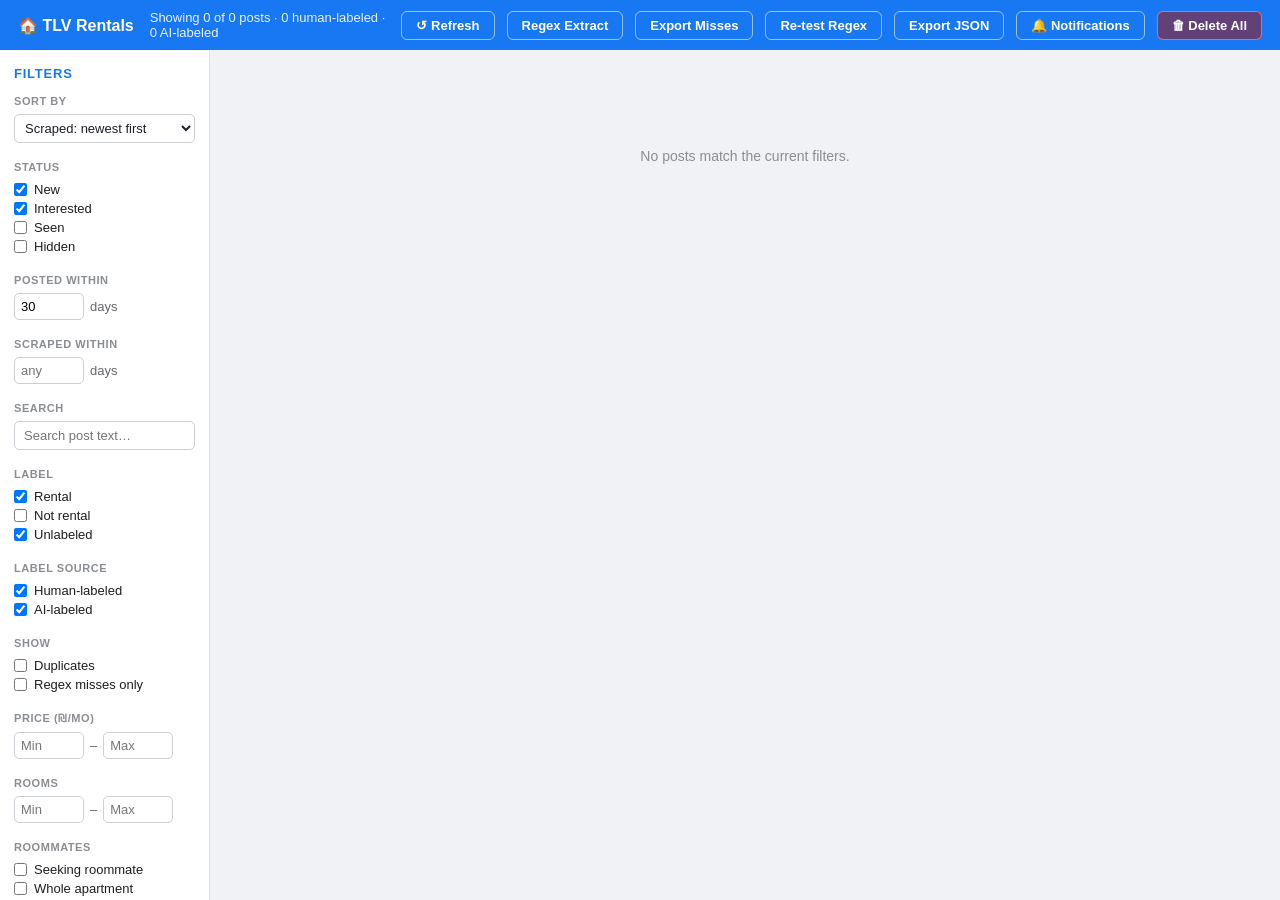
==== dashboard/dashboard.html @ 0509c0bc "release: v2.0.0 — Telegram notifications + phone-side bot control Opt-in push alerts through a user-" ====
<!DOCTYPE html>
<html lang="en">
<head>
  <meta charset="UTF-8">
  <title>TLV Rentals Dashboard</title>
  <link rel="stylesheet" href="dashboard.css">
</head>
<body>

  <!-- Top bar -->
  <header class="topbar">
    <span class="logo">🏠 TLV Rentals</span>
    <span id="result-count">Loading…</span>
    <button id="refresh-btn">↺ Refresh</button>
    <button id="regex-extract-btn" title="Run regex-based classification + tag extraction on every post that has not been manually corrected. Instant — no API calls. Skips posts already processed by the regex.">Regex Extract</button>
    <button id="export-misses-btn" title="Export flagged regex misses as a ready-to-paste training prompt for Claude">Export Misses</button>
    <button id="retest-regex-btn" title="Re-run the current regex on all posts and preview what would change before committing">Re-test Regex</button>
    <button id="export-btn">Export JSON</button>
    <button id="notify-settings-btn" title="Telegram notification settings — get an alert on your phone when a new post matches your preferences">🔔 Notifications</button>
    <button id="delete-all-btn" class="btn-danger" title="Permanently delete all scraped posts so they can be re-scraped fresh on the next run">🗑 Delete All</button>
  </header>

  <div class="layout">

    <!-- ── Sidebar ── -->
    <aside class="sidebar">
      <h2>Filters</h2>

      <div class="filter-group">
        <h3>Sort by</h3>
        <select id="sort-by">
          <option value="newest-scraped">Scraped: newest first</option>
          <option value="oldest-scraped">Scraped: oldest first</option>
          <option value="newest-posted">Posted: newest first</option>
          <option value="oldest-posted">Posted: oldest first</option>
          <option value="price-asc">Price ↑</option>
          <option value="price-desc">Price ↓</option>
          <option value="rooms-asc">Rooms ↑</option>
          <option value="rooms-desc">Rooms ↓</option>
        </select>
      </div>

      <div class="filter-group">
        <h3>Status</h3>
        <label><input type="checkbox" name="status" value="new" checked> New</label>
        <label><input type="checkbox" name="status" value="interested" checked> Interested</label>
        <label><input type="checkbox" name="status" value="seen"> Seen</label>
        <label><input type="checkbox" name="status" value="hidden"> Hidden</label>
      </div>

      <div class="filter-group">
        <h3>Posted within</h3>
        <div class="field-row">
          <input type="number" id="posted-days-filter" value="30" min="1" max="365" title="Filter by when the post appeared on Facebook. Leave blank for no filter.">
          <span>days</span>
        </div>
      </div>

      <div class="filter-group">
        <h3>Scraped within</h3>
        <div class="field-row">
          <input type="number" id="scraped-days-filter" value="" min="1" max="365" placeholder="any" title="Filter by when this scraper saved the post. Leave blank for no filter.">
          <span>days</span>
        </div>
      </div>

      <div class="filter-group">
        <h3>Search</h3>
        <input type="search" id="text-search" placeholder="Search post text…">
      </div>

      <div class="filter-group">
        <h3>Label</h3>
        <label><input type="checkbox" name="label" value="rental"     checked> Rental</label>
        <label><input type="checkbox" name="label" value="not_rental"        > Not rental</label>
        <label><input type="checkbox" name="label" value="unlabeled"  checked> Unlabeled</label>
      </div>

      <div class="filter-group">
        <h3>Label source</h3>
        <label><input type="checkbox" name="label-source" value="human" checked> Human-labeled</label>
        <label><input type="checkbox" name="label-source" value="ai"    checked> AI-labeled</label>
      </div>

      <div class="filter-group">
        <h3>Show</h3>
        <label class="toggle-label">
          <input type="checkbox" id="show-dupes"> Duplicates
        </label>
        <label class="toggle-label">
          <input type="checkbox" id="show-only-misses"> Regex misses only
        </label>
      </div>

      <div class="filter-group">
        <h3>Price (₪/mo)</h3>
        <div class="field-row">
          <input type="number" id="price-min" placeholder="Min" min="0" step="100">
          <span>–</span>
          <input type="number" id="price-max" placeholder="Max" min="0" step="100">
        </div>
      </div>

      <div class="filter-group">
        <h3>Rooms</h3>
        <div class="field-row">
          <input type="number" id="rooms-min" placeholder="Min" min="0" step="0.5">
          <span>–</span>
          <input type="number" id="rooms-max" placeholder="Max" min="0" step="0.5">
        </div>
      </div>

      <div class="filter-group">
        <h3>Roommates</h3>
        <label><input type="checkbox" name="roommates-filter" value="yes"> Seeking roommate</label>
        <label><input type="checkbox" name="roommates-filter" value="no"> Whole apartment</label>
        <label><input type="checkbox" name="roommates-filter" value="unknown"> Unknown</label>
      </div>

      <div class="filter-group">
        <h3>Broker fee</h3>
        <label><input type="checkbox" name="broker-filter" value="yes"> Has broker fee</label>
        <label><input type="checkbox" name="broker-filter" value="no"> No broker fee</label>
        <label><input type="checkbox" name="broker-filter" value="unknown"> Unknown</label>
      </div>

      <div class="filter-group">
        <h3>Entry date</h3>
        <div class="date-range-row">
          <input type="date" id="entry-date-from" title="From date">
          <span>–</span>
          <input type="date" id="entry-date-to" title="To date">
        </div>
        <label><input type="checkbox" id="entry-date-unknown" checked> Include unknown</label>
        <label><input type="checkbox" id="entry-date-immediate" checked> Include immediate</label>
      </div>

      <button id="reset-filters-btn">Reset Filters</button>
    </aside>

    <!-- ── Main card area ── -->
    <main class="main">
      <div id="card-grid">
        <!-- Cards injected by dashboard.js -->
      </div>
      <div id="empty-state" class="hidden">
        No posts match the current filters.
      </div>
    </main>

  </div>

  <!-- ── Telegram notifications settings modal (opened from the topbar) ── -->
  <div id="notify-overlay" class="notify-overlay hidden">
    <div class="notify-modal">
      <h2>🔔 Telegram Notifications</h2>
      <p class="notify-note">
        When a scrape saves a <strong>new</strong> rental post matching these preferences,
        you get a Telegram message. Blank fields mean no constraint. A post whose
        price/rooms could not be extracted is never excluded by that rule (nulls pass).
      </p>

      <label class="notify-toggle">
        <input type="checkbox" id="notify-enabled"> Enable notifications
      </label>

      <div class="notify-section">
        <h3>Credentials</h3>
        <div class="notify-field">
          <label for="notify-token">Bot token (from @BotFather)</label>
          <input type="password" id="notify-token" placeholder="123456789:AAH…" autocomplete="off">
        </div>
        <div class="notify-field">
          <label for="notify-chat-id">Chat ID</label>
          <div class="field-row">
            <input type="text" id="notify-chat-id" placeholder="e.g. 123456789">
            <button id="notify-detect-btn" title="Send your bot any message in Telegram first, then click — this reads the bot's recent updates and fills in your chat ID.">Detect</button>
          </div>
        </div>
        <button id="notify-test-btn" title="Sends a test message through the token + chat ID entered above (does not need to be saved first)">Send test message</button>
      </div>

      <div class="notify-section">
        <h3>Match preferences</h3>
        <div class="notify-field">
          <label for="notify-max-price">Max price (₪/mo)</label>
          <input type="number" id="notify-max-price" min="0" step="100" placeholder="no limit">
        </div>
        <div class="notify-field">
          <label for="notify-min-rooms">Rooms</label>
          <div class="field-row">
            <input type="number" id="notify-min-rooms" min="0" step="0.5" placeholder="min">
            <span>–</span>
            <input type="number" id="notify-max-rooms" min="0" step="0.5" placeholder="max">
          </div>
        </div>
        <div class="notify-field">
          <label for="notify-roommates">Roommates</label>
          <select id="notify-roommates">
            <option value="either">Either</option>
            <option value="no">Whole apartment only</option>
            <option value="yes">Roommate listings only</option>
          </select>
        </div>
        <div class="notify-field">
          <label for="notify-broker">Broker fee</label>
          <select id="notify-broker">
            <option value="either">Either</option>
            <option value="no">No broker fee only</option>
            <option value="yes">Broker listings only</option>
          </select>
        </div>
        <div class="notify-field">
          <label for="notify-include">Must contain one of (comma-separated)</label>
          <input type="text" id="notify-include" placeholder="e.g. פלורנטין, florentin">
        </div>
        <div class="notify-field">
          <label for="notify-exclude">Skip if it contains (comma-separated)</label>
          <input type="text" id="notify-exclude" placeholder="e.g. סאבלט, sublet">
        </div>
      </div>

      <div id="notify-status" class="notify-status"></div>

      <div class="notify-actions">
        <button id="notify-save-btn" class="btn-notify-save">Save</button>
        <button id="notify-close-btn" class="btn-notify-cancel">Close</button>
      </div>
    </div>
  </div>

  <script type="module" src="dashboard.js"></script>
</body>
</html>
---- dashboard/dashboard.css ----
/* dashboard/dashboard.css */
*, *::before, *::after { box-sizing: border-box; margin: 0; padding: 0; }

html, body {
  height: 100%;
  font-family: -apple-system, BlinkMacSystemFont, 'Segoe UI', sans-serif;
  font-size: 14px;
  color: #1c1e21;
  background: #f0f2f5;
}

body {
  display: flex;
  flex-direction: column;
}

/* ── Top bar ──────────────────────────────────────────────────────────────── */
.topbar {
  display: flex;
  align-items: center;
  gap: 12px;
  padding: 10px 18px;
  background: #1877f2;
  color: #fff;
  flex-shrink: 0;
}
.topbar .logo { font-size: 16px; font-weight: 700; margin-right: 4px; }
#result-count { flex: 1; font-size: 13px; opacity: 0.9; }
.topbar button {
  padding: 6px 14px;
  border: 1px solid rgba(255,255,255,0.55);
  border-radius: 6px;
  background: transparent;
  color: #fff;
  cursor: pointer;
  font-size: 13px;
  font-weight: 600;
  transition: background 0.15s;
}
.topbar button:hover { background: rgba(255,255,255,0.18); }
.topbar button.btn-danger { border-color: rgba(255,120,120,0.8); background: rgba(160,20,20,0.55); }
.topbar button.btn-danger:hover { background: rgba(200,30,30,0.85); }

/* ── Layout ───────────────────────────────────────────────────────────────── */
.layout {
  display: flex;
  flex: 1;
  overflow: hidden;
}

/* ── Sidebar ──────────────────────────────────────────────────────────────── */
.sidebar {
  width: 210px;
  min-width: 210px;
  background: #fff;
  padding: 16px 14px;
  overflow-y: auto;
  border-right: 1px solid #dde0e4;
  flex-shrink: 0;
}
.sidebar h2 {
  font-size: 13px;
  font-weight: 700;
  text-transform: uppercase;
  letter-spacing: 0.06em;
  color: #1877f2;
  margin-bottom: 14px;
}
.filter-group {
  margin-bottom: 18px;
}
.filter-group h3 {
  font-size: 11px;
  font-weight: 700;
  text-transform: uppercase;
  letter-spacing: 0.05em;
  color: #8a8d91;
  margin-bottom: 7px;
}
.filter-group label {
  display: flex;
  align-items: center;
  gap: 7px;
  font-size: 13px;
  cursor: pointer;
  padding: 2px 0;
  user-select: none;
}
.filter-group label:hover { color: #1877f2; }

.field-row {
  display: flex;
  align-items: center;
  gap: 6px;
}
.field-row input[type="number"] {
  width: 58px;
  padding: 5px 6px;
  border: 1px solid #ccd0d5;
  border-radius: 5px;
  font-size: 13px;
}
.field-row input[type="number"]:focus {
  outline: none;
  border-color: #1877f2;
}
.field-row span { font-size: 13px; color: #65676b; }

#text-search {
  width: 100%;
  padding: 6px 9px;
  border: 1px solid #ccd0d5;
  border-radius: 5px;
  font-size: 13px;
}
#text-search:focus { outline: none; border-color: #1877f2; }

#reset-filters-btn {
  width: 100%;
  padding: 7px;
  border: 1px solid #ccd0d5;
  border-radius: 6px;
  background: #f0f2f5;
  cursor: pointer;
  font-size: 13px;
  color: #606770;
  font-weight: 600;
  transition: background 0.15s;
}
#reset-filters-btn:hover { background: #e4e6eb; }

/* ── Main area ────────────────────────────────────────────────────────────── */
.main {
  flex: 1;
  overflow-y: auto;
  padding: 18px;
}

/* ── Card grid ────────────────────────────────────────────────────────────── */
#card-grid {
  display: grid;
  grid-template-columns: repeat(auto-fill, minmax(270px, 1fr));
  gap: 14px;
  align-items: start;
}

/* ── Individual card ──────────────────────────────────────────────────────── */
.card {
  background: #fff;
  border-radius: 8px;
  overflow: hidden;
  box-shadow: 0 1px 3px rgba(0,0,0,0.1);
  border-left: 4px solid #ccd0d5;
  display: flex;
  flex-direction: column;
  transition: box-shadow 0.15s;
}
.card:hover { box-shadow: 0 3px 8px rgba(0,0,0,0.15); }

/* Left-border colour communicates status at a glance */
.card.status-new        { border-left-color: #1877f2; }
.card.status-interested { border-left-color: #00a651; }
.card.status-seen       { border-left-color: #b0b3b8; }
.card.status-hidden     { border-left-color: #e41e3f; opacity: 0.55; }

/* Thumbnail */
.card-img-wrap {
  height: 150px;
  overflow: hidden;
  background: #e4e6eb;
  flex-shrink: 0;
}
.card-thumb {
  width: 100%;
  height: 100%;
  object-fit: cover;
  display: block;
}
.card-thumb--placeholder {
  width: 100%;
  height: 100%;
  display: flex;
  align-items: center;
  justify-content: center;
  font-size: 11px;
  color: #b0b3b8;
}

/* Body */
.card-body {
  padding: 10px 12px;
  flex: 1;
  display: flex;
  flex-direction: column;
  gap: 6px;
}

.card-meta {
  display: flex;
  align-items: center;
  flex-wrap: wrap;
  gap: 5px;
  min-height: 18px;
}
.card-group {
  font-size: 11px;
  font-weight: 700;
  color: #1877f2;
  white-space: nowrap;
  overflow: hidden;
  text-overflow: ellipsis;
  max-width: 130px;
}
.card-time {
  font-size: 11px;
  color: #8a8d91;
  margin-left: auto;
  text-align: right;
  line-height: 1.4;
  /* Allow the two timestamp chips to wrap onto two lines on narrow cards
     rather than overflow the meta row. */
  display: inline-flex;
  flex-wrap: wrap;
  justify-content: flex-end;
  gap: 0 4px;
}
.card-time-part {
  white-space: nowrap;
}

/* Small indicator tags */
.tag {
  font-size: 10px;
  padding: 1px 7px;
  border-radius: 10px;
  font-weight: 700;
  white-space: nowrap;
}
.tag--dupe     { background: #fff3cd; color: #7d6608; }
.tag--filtered { background: #fde8e8; color: #8b1a1a; }

/* Label badges — human label is solid, AI label is outlined to show provenance */
.tag--rental-human     { background: #00a651; color: #fff; }
.tag--not-rental-human { background: #e41e3f; color: #fff; }
.tag--rental-ai        { background: #fff; color: #00a651; border: 1px solid #00a651; }
.tag--not-rental-ai    { background: #fff; color: #e41e3f; border: 1px solid #e41e3f; }
.tag--unlabeled        { background: #e4e6eb; color: #65676b; }

/* Post text snippet — unicode-bidi: plaintext makes Hebrew RTL automatically.
   Default: clamp to 3 lines so cards stay compact.
   .expanded: remove the clamp to show the full post text. */
.card-text {
  font-size: 13px;
  line-height: 1.45;
  color: #1c1e21;
  unicode-bidi: plaintext;
  word-break: break-word;
  white-space: pre-wrap; /* preserve Facebook line-breaks */
  /* 3-line preview */
  display: -webkit-box;
  -webkit-line-clamp: 3;
  -webkit-box-orient: vertical;
  overflow: hidden;
}
.card-text.expanded {
  display: block;
  overflow: visible;
  -webkit-line-clamp: unset;
}

/* Action buttons row */
.card-actions {
  display: flex;
  gap: 5px;
  flex-wrap: wrap;
  margin-top: 2px;
}
.btn-action {
  flex: 1;
  min-width: 0;
  padding: 5px 3px;
  border: none;
  border-radius: 5px;
  cursor: pointer;
  font-size: 11px;
  font-weight: 700;
  text-align: center;
  text-decoration: none;
  display: inline-block;
  transition: filter 0.15s;
}
.btn-action:hover { filter: brightness(0.92); }

.btn-interested { background: #d4edda; color: #155724; }
.btn-seen       { background: #e9ecef; color: #495057; }
.btn-hide       { background: #fde8e8; color: #8b1a1a; }
.btn-open       { background: #cce5ff; color: #004085; }

/* Rental / Not Rental label buttons — first row of card-actions */
.btn-rental     { background: #d4edda; color: #155724; }
.btn-not-rental { background: #fde8e8; color: #8b1a1a; }
.btn-rental.active     { background: #00a651; color: #fff; }
.btn-not-rental.active { background: #e41e3f; color: #fff; }

/* Two-row action layout — split labels from status/open buttons */
.card-actions-row {
  display: flex;
  gap: 5px;
  flex-wrap: wrap;
}
.card-actions-row + .card-actions-row { margin-top: 4px; }

/* ── Empty state ──────────────────────────────────────────────────────────── */
#empty-state {
  grid-column: 1 / -1;
  text-align: center;
  padding: 80px 20px;
  color: #8a8d91;
  font-size: 14px;
}

/* ── Detail pills (extracted tags on rental cards) ───────────────────────── */
.card-tags {
  display: flex;
  flex-wrap: wrap;
  align-items: center;
  gap: 4px;
  margin-top: 2px;
}
.detail-pill {
  font-size: 11px;
  padding: 2px 8px;
  border-radius: 10px;
  background: #e7f3ff;
  color: #1877f2;
  font-weight: 600;
  white-space: nowrap;
}
.detail-pill--roommates  { background: #fff3e0; color: #e65100; }
.detail-pill--broker           { background: #fde8e8; color: #8b1a1a; }
.detail-pill--no-broker        { background: #d4edda; color: #155724; }
.detail-pill--corrected        { background: #d4edda; color: #155724; }
/* "Show more / Show less" expander — sibling of .card-text, not nested inside
   it, so no parent style or RTL bidi can ever hide or shift it. Full-width
   pill that visually anchors as a separate, obviously-interactive control. */
.btn-see-more {
  display: block !important;
  width: 100%;
  margin: 6px 0 2px 0;
  background: #1877f2 !important;
  border: none !important;
  border-radius: 6px;
  padding: 6px 10px !important;
  cursor: pointer !important;
  color: #ffffff !important;
  font-size: 12px !important;
  font-weight: 700 !important;
  font-family: inherit !important;
  line-height: 1.4;
  text-align: center;
  direction: ltr;
  letter-spacing: 0.02em;
}
.btn-see-more:hover { background: #1565c0 !important; }

/* Dupe button — amber when inactive (click to mark), darker amber when active */
.btn-dupe        { background: #fff3cd; color: #7d6608; }
.btn-dupe.active { background: #ffc107; color: #5a4600; font-weight: 900; }
.btn-dupe:hover  { filter: brightness(0.92); }

/* Delete button — distinct red so it's clearly a destructive action. */
.btn-delete {
  background: #fde8e8 !important;
  color: #8b1a1a !important;
  font-weight: 700;
}
.btn-delete:hover { background: #f5c6cb !important; }

/* Edit-tags pencil button (sits beside the pills) */
.btn-edit-tags {
  background: none;
  border: none;
  cursor: pointer;
  font-size: 12px;
  padding: 1px 4px;
  border-radius: 4px;
  color: #8a8d91;
  line-height: 1;
  margin-left: auto;
  flex-shrink: 0;
}
.btn-edit-tags:hover { background: #e4e6eb; color: #1877f2; }

/* ── Tag field rows (new vertical list layout inside .card-tag-editor) ──────
   Each field: label on top, then a flex row of [value input] [key phrase input].
   The key phrase input is the training signal — phrase from the post text.    */
.tag-field-row {
  display: flex;
  flex-direction: column;
  gap: 3px;
  margin-bottom: 5px;
}
.tag-field-label {
  font-size: 10px;
  font-weight: 700;
  text-transform: uppercase;
  letter-spacing: 0.04em;
  color: #8a8d91;
}
.tag-field-inputs {
  display: flex;
  gap: 5px;
  align-items: center;
}
/* Fixed-width value inputs for number + select fields */
.tag-field-value {
  width: 82px;
  flex-shrink: 0;
  padding: 4px 5px;
  border: 1px solid #ccd0d5;
  border-radius: 4px;
  font-size: 12px;
  color: #1c1e21;
  background: #fff;
}
/* Wider value input for free-text fields (entry date) */
.tag-field-value--text {
  width: 110px;
}
/* Key phrase input fills remaining space; italic to hint it's optional */
.tag-field-keyphrase {
  flex: 1;
  min-width: 0;
  padding: 4px 5px;
  border: 1px solid #e0d9b0;
  border-radius: 4px;
  font-size: 11px;
  font-style: italic;
  color: #5a4600;
  background: #fffbf0;
}
.tag-field-keyphrase:focus {
  outline: none;
  border-color: #ffc107;
}
.tag-field-keyphrase::placeholder { color: #b09a40; opacity: 0.8; }

/* "✕ Clear miss" tertiary button inside the tag editor actions */
.btn-clear-miss {
  padding: 5px 8px;
  background: none;
  border: 1px solid #ccd0d5;
  border-radius: 5px;
  cursor: pointer;
  font-size: 11px;
  color: #8a8d91;
}
.btn-clear-miss:hover { background: #fde8e8; color: #8b1a1a; border-color: #e41e3f; }

/* ── Inline tag editor ────────────────────────────────────────────────────── */
.card-tag-editor {
  display: flex;
  flex-direction: column;
  gap: 6px;
  margin-top: 4px;
  padding: 8px;
  background: #f7f8fa;
  border-radius: 6px;
  border: 1px solid #dde0e4;
}
.tag-editor-row {
  display: flex;
  flex-wrap: wrap;
  gap: 8px;
}
.tag-editor-row label {
  display: flex;
  flex-direction: column;
  font-size: 10px;
  font-weight: 700;
  text-transform: uppercase;
  letter-spacing: 0.04em;
  color: #8a8d91;
  gap: 3px;
}
.tag-editor-row input[type="number"],
.tag-editor-row input[type="text"] {
  width: 70px;
  padding: 4px 5px;
  border: 1px solid #ccd0d5;
  border-radius: 4px;
  font-size: 12px;
  color: #1c1e21;
}
.tag-editor-wide { flex: 1; }
.tag-editor-wide input { width: 100%; }
.tag-editor-row select {
  padding: 4px 5px;
  border: 1px solid #ccd0d5;
  border-radius: 4px;
  font-size: 12px;
  color: #1c1e21;
  background: #fff;
}
.tag-editor-actions {
  display: flex;
  gap: 6px;
  margin-top: 2px;
}
.btn-tag-save, .btn-tag-cancel {
  flex: 1;
  padding: 5px;
  border-radius: 5px;
  border: none;
  cursor: pointer;
  font-size: 11px;
  font-weight: 700;
}
.btn-tag-save   { background: #1877f2; color: #fff; }
.btn-tag-save:hover { background: #1565c0; }
.btn-tag-cancel { background: #e4e6eb; color: #606770; }
.btn-tag-cancel:hover { background: #ccd0d5; }

/* ── Sidebar select (Sort by) ─────────────────────────────────────────────── */
.sidebar select {
  width: 100%;
  padding: 5px 6px;
  border: 1px solid #ccd0d5;
  border-radius: 5px;
  font-size: 13px;
  background: #fff;
  cursor: pointer;
  color: #1c1e21;
}
.sidebar select:focus { outline: none; border-color: #1877f2; }

/* Wider number inputs for price/rooms range pairs */
.field-row input[type="number"] {
  width: 70px;
}

/* Entry date range row */
.date-range-row {
  display: flex;
  align-items: center;
  gap: 4px;
  margin-bottom: 6px;
}
.date-range-row input[type="date"] {
  flex: 1;
  min-width: 0;
  padding: 4px 4px;
  border: 1px solid #ccd0d5;
  border-radius: 5px;
  font-size: 11px;
  color: #1c1e21;
}
.date-range-row input[type="date"]:focus {
  outline: none;
  border-color: #1877f2;
}
.date-range-row span { font-size: 13px; color: #65676b; }


/* ── Regex miss badges ────────────────────────────────────────────────────── */
.tag--regex-miss     { background: #fff3cd; color: #7d4608; border: 1px solid #ffc107; }
.tag--regex-exported { background: #e4e6eb; color: #65676b; }

/* Flag button — amber when inactive (no miss set), darker when miss is flagged */
.btn-flag        { background: #fff3cd; color: #7d4608; }
.btn-flag.active { background: #ffc107; color: #5a4600; font-weight: 900; }
.btn-flag:hover  { filter: brightness(0.92); }

/* ── Inline flag editor ───────────────────────────────────────────────────── */
.card-flag-editor {
  display: flex;
  flex-direction: column;
  gap: 6px;
  margin-top: 4px;
  padding: 8px;
  background: #fffbf0;
  border-radius: 6px;
  border: 1px solid #ffc107;
}
.flag-editor-row {
  display: flex;
  flex-wrap: wrap;
  gap: 8px;
}
.flag-editor-label {
  font-size: 10px;
  font-weight: 700;
  text-transform: uppercase;
  letter-spacing: 0.04em;
  color: #8a8d91;
  display: block;
  margin-bottom: 3px;
}
.flag-editor-wide { flex: 1; min-width: 100%; }
.flag-editor-wide input,
.flag-editor-wide select {
  width: 100%;
  padding: 4px 5px;
  border: 1px solid #ccd0d5;
  border-radius: 4px;
  font-size: 12px;
  color: #1c1e21;
  background: #fff;
  margin-top: 3px;
}
.flag-editor-wide label {
  font-size: 10px;
  font-weight: 700;
  text-transform: uppercase;
  letter-spacing: 0.04em;
  color: #8a8d91;
  flex-direction: column;
}
.flag-fields-grid {
  display: flex;
  flex-wrap: wrap;
  gap: 4px 10px;
}
.flag-fields-grid label {
  display: flex;
  align-items: center;
  gap: 4px;
  font-size: 11px;
  color: #1c1e21;
  cursor: pointer;
  text-transform: none;
  letter-spacing: 0;
  font-weight: 400;
}

/* ── Re-test diff modal ───────────────────────────────────────────────────── */
.retest-overlay {
  position: fixed;
  inset: 0;
  background: rgba(0,0,0,0.45);
  display: flex;
  align-items: center;
  justify-content: center;
  z-index: 1000;
}
.retest-modal {
  background: #fff;
  border-radius: 10px;
  padding: 24px 28px;
  max-width: 400px;
  width: 90%;
  box-shadow: 0 8px 32px rgba(0,0,0,0.2);
}
.retest-modal h2 {
  font-size: 16px;
  font-weight: 700;
  margin-bottom: 14px;
  color: #1c1e21;
}
.retest-list {
  list-style: none;
  display: flex;
  flex-direction: column;
  gap: 6px;
  margin-bottom: 14px;
}
.retest-list li {
  font-size: 13px;
  padding: 6px 10px;
  background: #f0f2f5;
  border-radius: 5px;
  color: #1c1e21;
}
.retest-note {
  font-size: 11px;
  color: #8a8d91;
  margin-bottom: 16px;
  line-height: 1.5;
}
.retest-actions {
  display: flex;
  gap: 8px;
}
.btn-retest-apply {
  flex: 1;
  padding: 8px;
  background: #1877f2;
  color: #fff;
  border: none;
  border-radius: 6px;
  cursor: pointer;
  font-size: 13px;
  font-weight: 700;
}
.btn-retest-apply:hover { background: #1565c0; }
.btn-retest-cancel {
  flex: 1;
  padding: 8px;
  background: #e4e6eb;
  color: #606770;
  border: none;
  border-radius: 6px;
  cursor: pointer;
  font-size: 13px;
  font-weight: 700;
}
.btn-retest-cancel:hover { background: #ccd0d5; }

/* ── Utility ──────────────────────────────────────────────────────────────── */
.hidden { display: none !important; }

/* ── Telegram notifications settings modal ─────────────────────────────────── */
.notify-overlay {
  position: fixed;
  inset: 0;
  background: rgba(0,0,0,0.45);
  display: flex;
  align-items: center;
  justify-content: center;
  z-index: 1000;
}
.notify-modal {
  background: #fff;
  border-radius: 10px;
  padding: 24px 28px;
  max-width: 460px;
  width: 92%;
  max-height: 88vh;
  overflow-y: auto;
  box-shadow: 0 8px 32px rgba(0,0,0,0.2);
}
.notify-modal h2 {
  font-size: 16px;
  font-weight: 700;
  margin-bottom: 10px;
  color: #1c1e21;
}
.notify-note {
  font-size: 11px;
  color: #8a8d91;
  margin-bottom: 14px;
  line-height: 1.5;
}
.notify-toggle {
  display: flex;
  align-items: center;
  gap: 6px;
  font-size: 13px;
  font-weight: 700;
  color: #1c1e21;
  margin-bottom: 14px;
  cursor: pointer;
}
.notify-section {
  border-top: 1px solid #e4e6eb;
  padding-top: 12px;
  margin-bottom: 14px;
}
.notify-section h3 {
  font-size: 11px;
  font-weight: 700;
  text-transform: uppercase;
  letter-spacing: 0.04em;
  color: #8a8d91;
  margin-bottom: 8px;
}
.notify-field { margin-bottom: 10px; }
.notify-field label {
  display: block;
  font-size: 12px;
  color: #606770;
  margin-bottom: 3px;
}
.notify-field input,
.notify-field select {
  width: 100%;
  padding: 6px 8px;
  border: 1px solid #ccd0d5;
  border-radius: 5px;
  font-size: 13px;
  color: #1c1e21;
  background: #fff;
}
.notify-field .field-row {
  display: flex;
  align-items: center;
  gap: 6px;
}
.notify-field .field-row input { flex: 1; }
#notify-detect-btn,
#notify-test-btn {
  padding: 6px 12px;
  background: #e4e6eb;
  color: #1c1e21;
  border: none;
  border-radius: 5px;
  cursor: pointer;
  font-size: 12px;
  font-weight: 700;
  white-space: nowrap;
}
#notify-detect-btn:hover,
#notify-test-btn:hover { background: #ccd0d5; }
.notify-status {
  min-height: 18px;
  font-size: 12px;
  line-height: 1.4;
  margin-bottom: 12px;
  color: #606770;
}
.notify-status-ok   { color: #155724; }
.notify-status-err  { color: #8b1a1a; }
.notify-status-warn { color: #7d6608; }
.notify-actions {
  display: flex;
  gap: 8px;
}
.btn-notify-save {
  flex: 1;
  padding: 8px;
  background: #1877f2;
  color: #fff;
  border: none;
  border-radius: 6px;
  cursor: pointer;
  font-size: 13px;
  font-weight: 700;
}
.btn-notify-save:hover { background: #1565c0; }
.btn-notify-cancel {
  flex: 1;
  padding: 8px;
  background: #e4e6eb;
  color: #606770;
  border: none;
  border-radius: 6px;
  cursor: pointer;
  font-size: 13px;
  font-weight: 700;
}
.btn-notify-cancel:hover { background: #ccd0d5; }
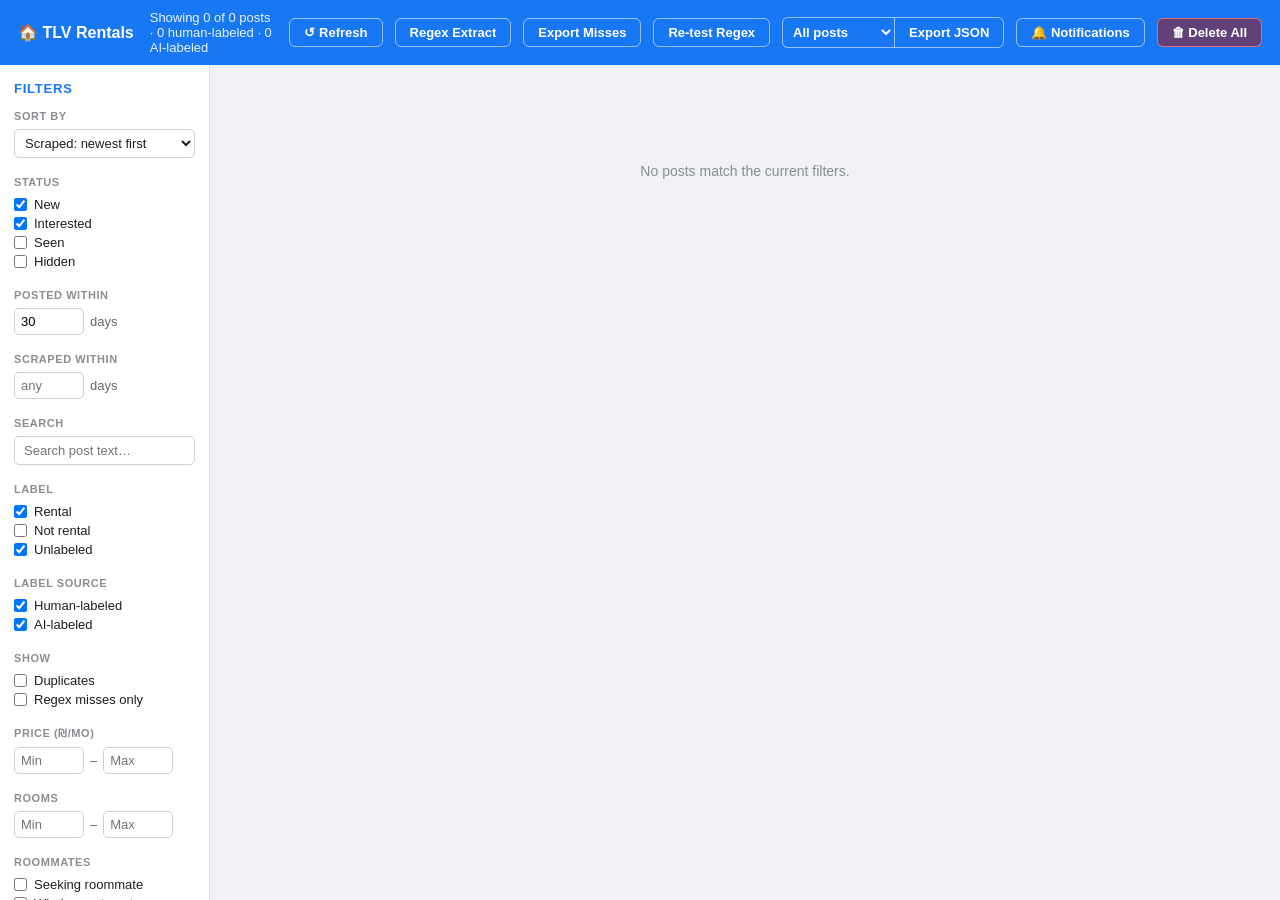
==== commit c838774f: "feat(dashboard): dupe marking flags a dedup miss + scoped JSON export Marking a post as a dupe (⊘ Du" ====
--- a/dashboard/dashboard.html
+++ b/dashboard/dashboard.html
@@ -15,7 +15,18 @@
     <button id="regex-extract-btn" title="Run regex-based classification + tag extraction on every post that has not been manually corrected. Instant — no API calls. Skips posts already processed by the regex.">Regex Extract</button>
     <button id="export-misses-btn" title="Export flagged regex misses as a ready-to-paste training prompt for Claude">Export Misses</button>
     <button id="retest-regex-btn" title="Re-run the current regex on all posts and preview what would change before committing">Re-test Regex</button>
-    <button id="export-btn">Export JSON</button>
+    <span class="export-group">
+      <select id="export-scope" title="Which posts to include in the JSON export">
+        <option value="all">All posts</option>
+        <option value="view">Current view</option>
+        <option value="rental">Rentals</option>
+        <option value="not_rental">Not rentals</option>
+        <option value="unlabeled">Unlabeled</option>
+        <option value="duplicates">Duplicates</option>
+        <option value="misses">Misses</option>
+      </select>
+      <button id="export-btn">Export JSON</button>
+    </span>
     <button id="notify-settings-btn" title="Telegram notification settings — get an alert on your phone when a new post matches your preferences">🔔 Notifications</button>
     <button id="delete-all-btn" class="btn-danger" title="Permanently delete all scraped posts so they can be re-scraped fresh on the next run">🗑 Delete All</button>
   </header>
--- a/dashboard/dashboard.css
+++ b/dashboard/dashboard.css
@@ -38,6 +38,20 @@
   transition: background 0.15s;
 }
 .topbar button:hover { background: rgba(255,255,255,0.18); }
+.export-group { display: inline-flex; }
+.export-group select {
+  padding: 6px 6px;
+  border: 1px solid rgba(255,255,255,0.55);
+  border-right: none;
+  border-radius: 6px 0 0 6px;
+  background: transparent;
+  color: #fff;
+  font-size: 13px;
+  font-weight: 600;
+  cursor: pointer;
+}
+.export-group select option { color: #222; background: #fff; }
+.export-group button { border-radius: 0 6px 6px 0; }
 .topbar button.btn-danger { border-color: rgba(255,120,120,0.8); background: rgba(160,20,20,0.55); }
 .topbar button.btn-danger:hover { background: rgba(200,30,30,0.85); }
 
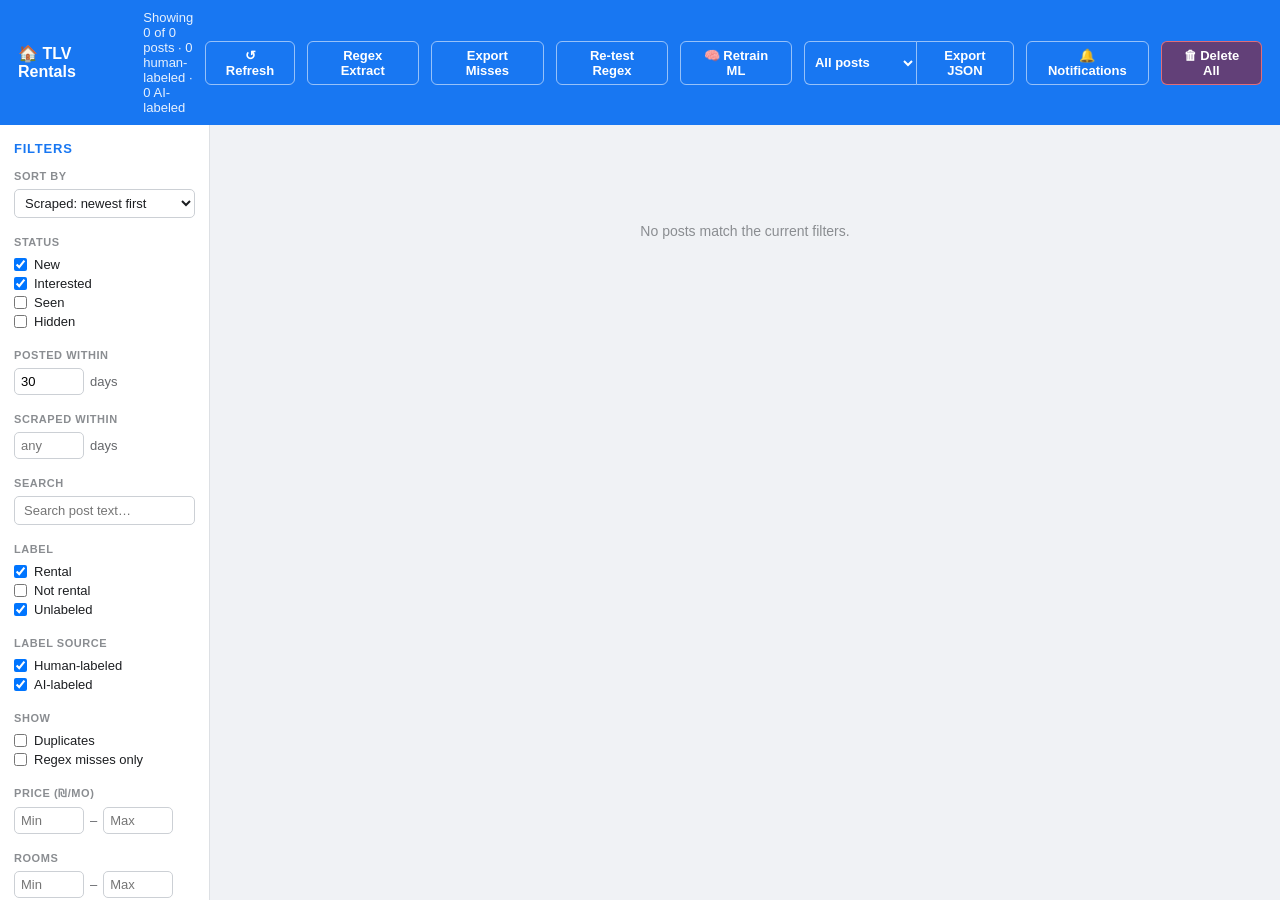
==== commit d1e22132: "release: v2.3.0 — ML layer live: hybrid classification, broker fill, retrain from dashboard + Telegr" ====
--- a/dashboard/dashboard.html
+++ b/dashboard/dashboard.html
@@ -15,6 +15,7 @@
     <button id="regex-extract-btn" title="Run regex-based classification + tag extraction on every post that has not been manually corrected. Instant — no API calls. Skips posts already processed by the regex.">Regex Extract</button>
     <button id="export-misses-btn" title="Export flagged regex misses as a ready-to-paste training prompt for Claude">Export Misses</button>
     <button id="retest-regex-btn" title="Re-run the current regex on all posts and preview what would change before committing">Re-test Regex</button>
+    <button id="ml-retrain-btn" title="Retrain the ML classifier on your corrections (dashboard labels/✏ + Telegram 🚩 Miss). Runs locally in seconds. New weights are kept only if they score at least as well as the current ones on the gold set.">🧠 Retrain ML</button>
     <span class="export-group">
       <select id="export-scope" title="Which posts to include in the JSON export">
         <option value="all">All posts</option>
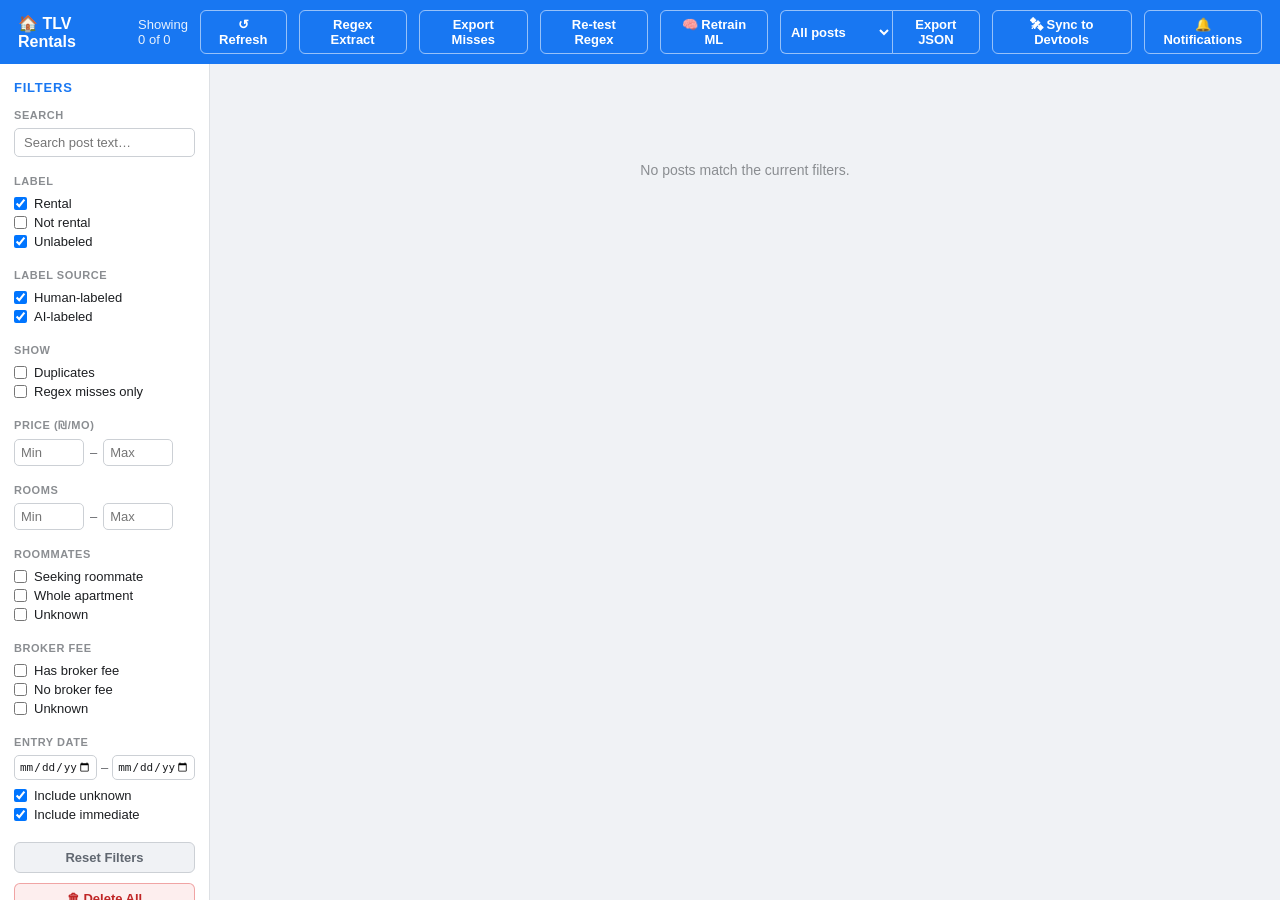
==== commit 74ff39fa: "feat: dashboard decluttering + local devtools backend for regex/ML visualization Sidebar: drop Sort " ====
--- a/dashboard/dashboard.html
+++ b/dashboard/dashboard.html
@@ -15,7 +15,7 @@
     <button id="regex-extract-btn" title="Run regex-based classification + tag extraction on every post that has not been manually corrected. Instant — no API calls. Skips posts already processed by the regex.">Regex Extract</button>
     <button id="export-misses-btn" title="Export flagged regex misses as a ready-to-paste training prompt for Claude">Export Misses</button>
     <button id="retest-regex-btn" title="Re-run the current regex on all posts and preview what would change before committing">Re-test Regex</button>
-    <button id="ml-retrain-btn" title="Retrain the ML classifier on your corrections (dashboard labels/✏ + Telegram 🚩 Miss). Runs locally in seconds. New weights are kept only if they score at least as well as the current ones on the gold set.">🧠 Retrain ML</button>
+    <button id="ml-retrain-btn" title="Retrain the ML classifier on your corrections (dashboard labels/✏ + Telegram 🚩 Miss). The count shown is corrections since the last retrain — independent of the ⚑ Miss / Export Misses counter, which tracks regex-fix exports separately. Runs locally in seconds; new weights are kept only if they score at least as well as the current ones.">🧠 Retrain ML</button>
     <span class="export-group">
       <select id="export-scope" title="Which posts to include in the JSON export">
         <option value="all">All posts</option>
@@ -28,8 +28,8 @@
       </select>
       <button id="export-btn">Export JSON</button>
     </span>
+    <button id="devtools-sync-btn" title="Push current posts to the local devtools backend (localhost:8787) for stats/reasoning visualization. Run `node devtools/server.mjs` first.">🛰 Sync to Devtools</button>
     <button id="notify-settings-btn" title="Telegram notification settings — get an alert on your phone when a new post matches your preferences">🔔 Notifications</button>
-    <button id="delete-all-btn" class="btn-danger" title="Permanently delete all scraped posts so they can be re-scraped fresh on the next run">🗑 Delete All</button>
   </header>
 
   <div class="layout">
@@ -37,44 +37,6 @@
     <!-- ── Sidebar ── -->
     <aside class="sidebar">
       <h2>Filters</h2>
-
-      <div class="filter-group">
-        <h3>Sort by</h3>
-        <select id="sort-by">
-          <option value="newest-scraped">Scraped: newest first</option>
-          <option value="oldest-scraped">Scraped: oldest first</option>
-          <option value="newest-posted">Posted: newest first</option>
-          <option value="oldest-posted">Posted: oldest first</option>
-          <option value="price-asc">Price ↑</option>
-          <option value="price-desc">Price ↓</option>
-          <option value="rooms-asc">Rooms ↑</option>
-          <option value="rooms-desc">Rooms ↓</option>
-        </select>
-      </div>
-
-      <div class="filter-group">
-        <h3>Status</h3>
-        <label><input type="checkbox" name="status" value="new" checked> New</label>
-        <label><input type="checkbox" name="status" value="interested" checked> Interested</label>
-        <label><input type="checkbox" name="status" value="seen"> Seen</label>
-        <label><input type="checkbox" name="status" value="hidden"> Hidden</label>
-      </div>
-
-      <div class="filter-group">
-        <h3>Posted within</h3>
-        <div class="field-row">
-          <input type="number" id="posted-days-filter" value="30" min="1" max="365" title="Filter by when the post appeared on Facebook. Leave blank for no filter.">
-          <span>days</span>
-        </div>
-      </div>
-
-      <div class="filter-group">
-        <h3>Scraped within</h3>
-        <div class="field-row">
-          <input type="number" id="scraped-days-filter" value="" min="1" max="365" placeholder="any" title="Filter by when this scraper saved the post. Leave blank for no filter.">
-          <span>days</span>
-        </div>
-      </div>
 
       <div class="filter-group">
         <h3>Search</h3>
@@ -148,6 +110,7 @@
       </div>
 
       <button id="reset-filters-btn">Reset Filters</button>
+      <button id="delete-all-btn" class="btn-danger" title="Permanently delete all scraped posts so they can be re-scraped fresh on the next run">🗑 Delete All</button>
     </aside>
 
     <!-- ── Main card area ── -->
--- a/dashboard/dashboard.css
+++ b/dashboard/dashboard.css
@@ -52,8 +52,6 @@
 }
 .export-group select option { color: #222; background: #fff; }
 .export-group button { border-radius: 0 6px 6px 0; }
-.topbar button.btn-danger { border-color: rgba(255,120,120,0.8); background: rgba(160,20,20,0.55); }
-.topbar button.btn-danger:hover { background: rgba(200,30,30,0.85); }
 
 /* ── Layout ───────────────────────────────────────────────────────────────── */
 .layout {
@@ -142,6 +140,21 @@
   transition: background 0.15s;
 }
 #reset-filters-btn:hover { background: #e4e6eb; }
+
+#delete-all-btn {
+  width: 100%;
+  margin-top: 10px;
+  padding: 7px;
+  border: 1px solid rgba(220,53,53,0.4);
+  border-radius: 6px;
+  background: #fdeeee;
+  cursor: pointer;
+  font-size: 13px;
+  color: #c02626;
+  font-weight: 600;
+  transition: background 0.15s;
+}
+#delete-all-btn:hover { background: #fbdcdc; }
 
 /* ── Main area ────────────────────────────────────────────────────────────── */
 .main {
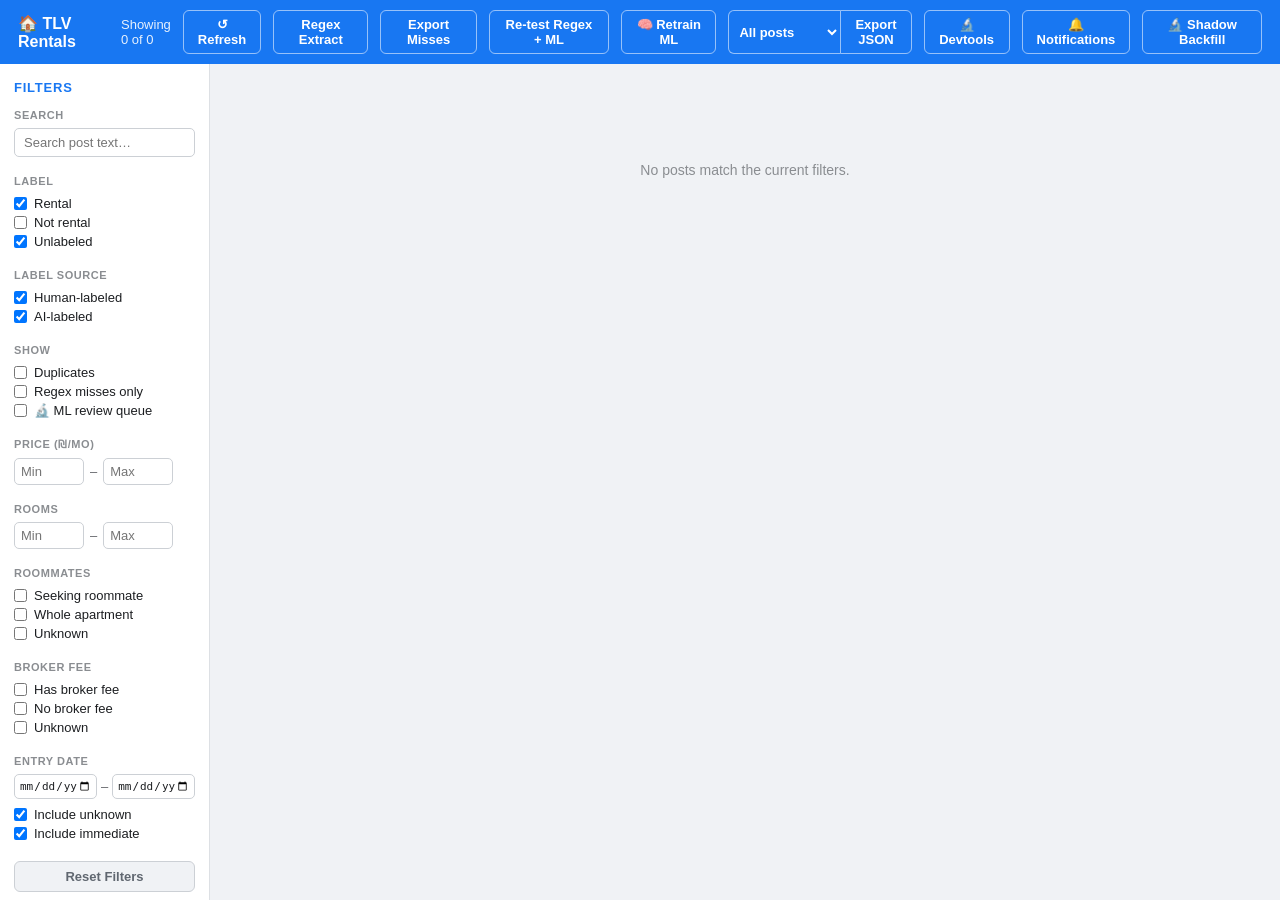
==== commit 82f0ef41: "release: v3.0.0 — shadow ML (price ranker + roommates), in-extension devtools Adds a shadow-mode ML " ====
--- a/dashboard/dashboard.html
+++ b/dashboard/dashboard.html
@@ -14,7 +14,7 @@
     <button id="refresh-btn">↺ Refresh</button>
     <button id="regex-extract-btn" title="Run regex-based classification + tag extraction on every post that has not been manually corrected. Instant — no API calls. Skips posts already processed by the regex.">Regex Extract</button>
     <button id="export-misses-btn" title="Export flagged regex misses as a ready-to-paste training prompt for Claude">Export Misses</button>
-    <button id="retest-regex-btn" title="Re-run the current regex on all posts and preview what would change before committing">Re-test Regex</button>
+    <button id="retest-regex-btn" title="Re-run the current regex on all posts, preview what would change, and on apply also re-score the shadow ML heads (price + roommates) across every stored rental. Shadow values go to ml_shadow only — never to tags — so notifications are unaffected.">Re-test Regex + ML</button>
     <button id="ml-retrain-btn" title="Retrain the ML classifier on your corrections (dashboard labels/✏ + Telegram 🚩 Miss). The count shown is corrections since the last retrain — independent of the ⚑ Miss / Export Misses counter, which tracks regex-fix exports separately. Runs locally in seconds; new weights are kept only if they score at least as well as the current ones.">🧠 Retrain ML</button>
     <span class="export-group">
       <select id="export-scope" title="Which posts to include in the JSON export">
@@ -28,8 +28,9 @@
       </select>
       <button id="export-btn">Export JSON</button>
     </span>
-    <button id="devtools-sync-btn" title="Push current posts to the local devtools backend (localhost:8787) for stats/reasoning visualization. Run `node devtools/server.mjs` first.">🛰 Sync to Devtools</button>
+    <button id="devtools-btn" title="Open the devtools page — pipeline stats, the reasoning playground, shadow-ML progress and model weights. Runs inside the extension against live data; no server needed.">🔬 Devtools</button>
     <button id="notify-settings-btn" title="Telegram notification settings — get an alert on your phone when a new post matches your preferences">🔔 Notifications</button>
+    <button id="shadow-backfill-btn" title="Recompute shadow ML predictions (price + roommates) for every stored rental. Only ml_shadow is written — tags and notifications are never touched. Your existing verdicts are preserved, so it is safe to re-run after a retrain.">🔬 Shadow Backfill</button>
   </header>
 
   <div class="layout">
@@ -63,6 +64,9 @@
         </label>
         <label class="toggle-label">
           <input type="checkbox" id="show-only-misses"> Regex misses only
+        </label>
+        <label class="toggle-label" title="Posts where a shadow ML head disagrees with the regex and you have not judged it yet. These are the only posts worth reviewing — agreement teaches the benchmark nothing.">
+          <input type="checkbox" id="show-shadow-queue"> 🔬 ML review queue
         </label>
       </div>
 
--- a/dashboard/dashboard.css
+++ b/dashboard/dashboard.css
@@ -866,3 +866,48 @@
   font-weight: 700;
 }
 .btn-notify-cancel:hover { background: #ccd0d5; }
+
+/* ── Shadow-mode ML review ──────────────────────────────────────────────────
+   Visually distinct from real tag pills on purpose: these values are NOT tags.
+   They never reach the notification filter, and the dashed border + 🔬 marker
+   is the signal that nothing here is acting on your behalf yet. */
+.shadow-row {
+  display: flex;
+  flex-wrap: wrap;
+  align-items: center;
+  gap: 6px;
+  margin-top: 6px;
+  padding: 6px 8px;
+  border: 1px dashed #8b7cc8;
+  border-radius: 6px;
+  background: rgba(139, 124, 200, 0.07);
+}
+.shadow-row-label {
+  font-size: 11px;
+  font-weight: 600;
+  color: #6b5ca8;
+  letter-spacing: 0.02em;
+}
+.shadow-field { font-size: 11px; color: #555; margin-right: 2px; }
+.btn-shadow {
+  font-size: 11px;
+  padding: 2px 8px;
+  border: 1px solid #b9aee0;
+  border-radius: 10px;
+  background: #fff;
+  cursor: pointer;
+  color: #3c3357;
+}
+.btn-shadow:hover { background: #efeaff; border-color: #8b7cc8; }
+.btn-shadow--ml     { border-color: #8b7cc8; font-weight: 600; }
+.btn-shadow--regex  { border-color: #9bb0c8; }
+.btn-shadow--other  { border-style: dashed; color: #6b6b6b; }
+.shadow-judged {
+  font-size: 11px;
+  color: #2e7d32;
+  background: rgba(46, 125, 50, 0.09);
+  border: 1px solid rgba(46, 125, 50, 0.3);
+  border-radius: 10px;
+  padding: 2px 8px;
+}
+.shadow-judged--wrong { color: #b23c3c; background: rgba(178,60,60,0.08); border-color: rgba(178,60,60,0.3); }
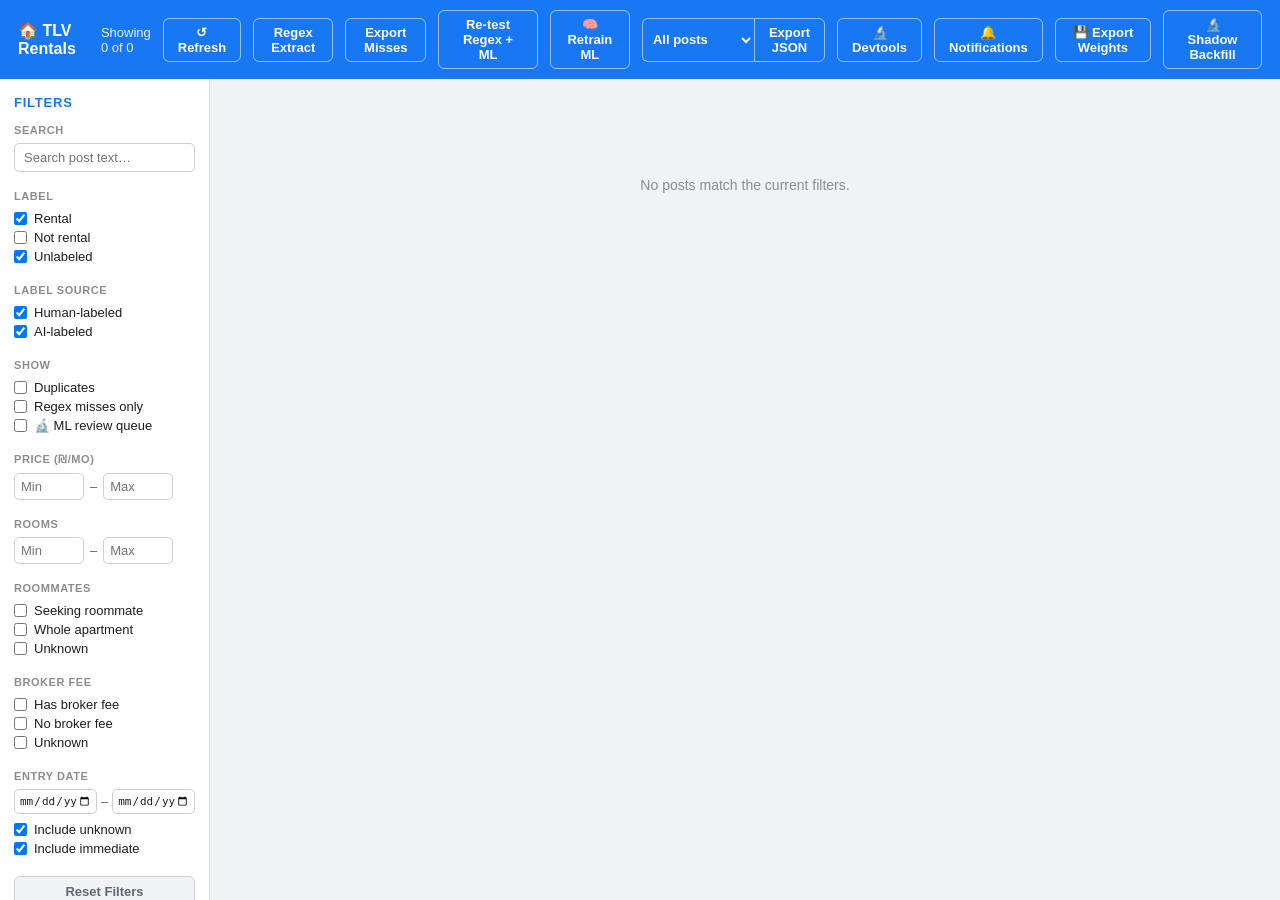
==== commit 0995cece: "feat(ml): publish retrained weights from the dashboard, and show which are in use Retraining promote" ====
--- a/dashboard/dashboard.html
+++ b/dashboard/dashboard.html
@@ -30,6 +30,7 @@
     </span>
     <button id="devtools-btn" title="Open the devtools page — pipeline stats, the reasoning playground, shadow-ML progress and model weights. Runs inside the extension against live data; no server needed.">🔬 Devtools</button>
     <button id="notify-settings-btn" title="Telegram notification settings — get an alert on your phone when a new post matches your preferences">🔔 Notifications</button>
+    <button id="export-weights-btn" title="Write the currently PROMOTED ML weights (label, broker, price, roommates) back out as lib/*_weights.js files so a retrain can be committed to git. Retrained weights otherwise live only in this browser profile.">💾 Export Weights</button>
     <button id="shadow-backfill-btn" title="Recompute shadow ML predictions (price + roommates) for every stored rental. Only ml_shadow is written — tags and notifications are never touched. Your existing verdicts are preserved, so it is safe to re-run after a retrain.">🔬 Shadow Backfill</button>
   </header>
 
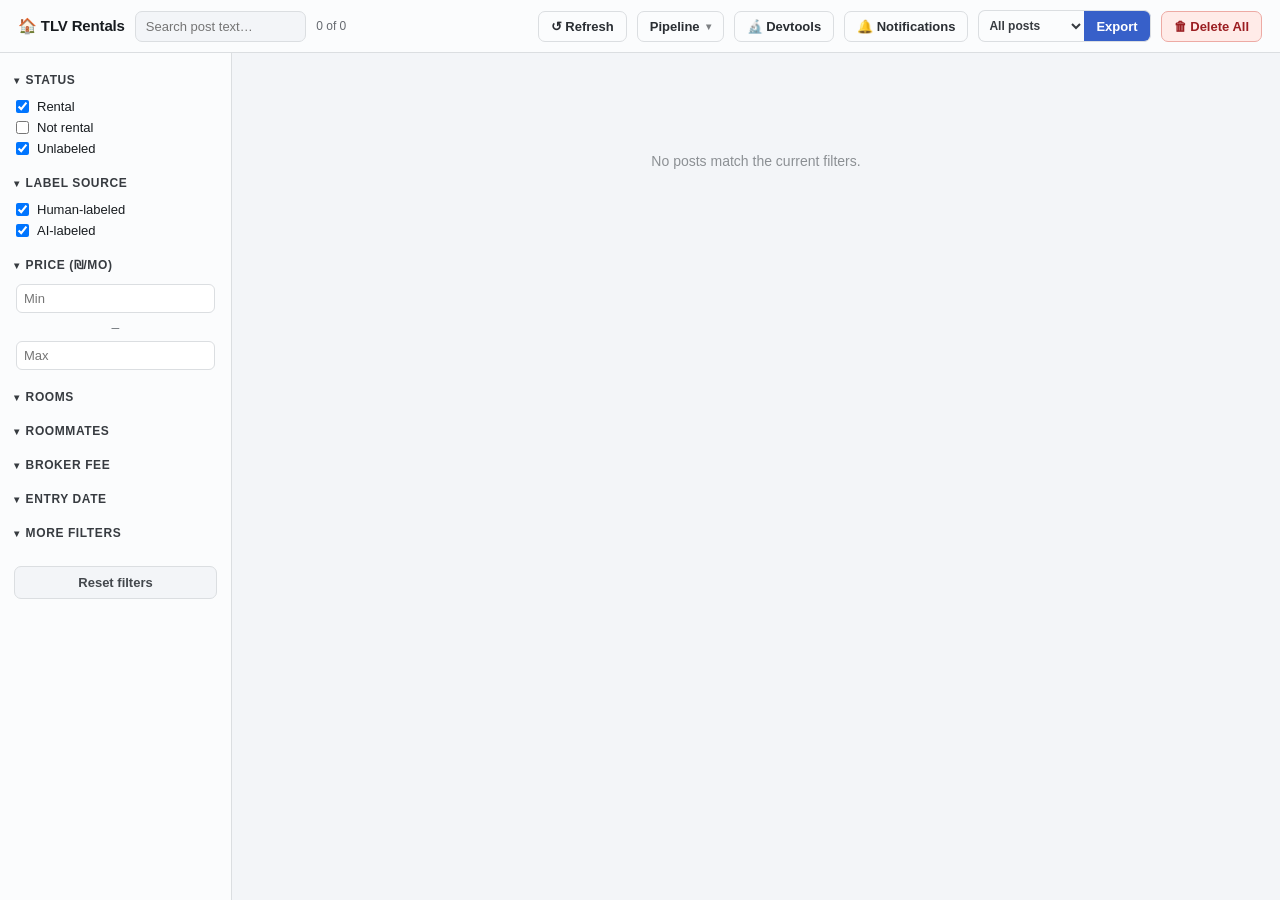
==== commit e727c827: "feat(dashboard): visual redesign from the Claude Design mockup Full oklch-token-based reskin (dashbo" ====
--- a/dashboard/dashboard.html
+++ b/dashboard/dashboard.html
@@ -10,12 +10,34 @@
   <!-- Top bar -->
   <header class="topbar">
     <span class="logo">🏠 TLV Rentals</span>
+
+    <div class="search-wrap">
+      <input type="search" id="text-search" placeholder="Search post text…">
+    </div>
+
     <span id="result-count">Loading…</span>
-    <button id="refresh-btn">↺ Refresh</button>
-    <button id="regex-extract-btn" title="Run regex-based classification + tag extraction on every post that has not been manually corrected. Instant — no API calls. Skips posts already processed by the regex.">Regex Extract</button>
-    <button id="export-misses-btn" title="Export flagged regex misses as a ready-to-paste training prompt for Claude">Export Misses</button>
-    <button id="retest-regex-btn" title="Re-run the current regex on all posts, preview what would change, and on apply also re-score the shadow ML heads (price + roommates) across every stored rental. Shadow values go to ml_shadow only — never to tags — so notifications are unaffected.">Re-test Regex + ML</button>
-    <button id="ml-retrain-btn" title="Retrain the ML classifier on your corrections (dashboard labels/✏ + Telegram 🚩 Miss). The count shown is corrections since the last retrain — independent of the ⚑ Miss / Export Misses counter, which tracks regex-fix exports separately. Runs locally in seconds; new weights are kept only if they score at least as well as the current ones.">🧠 Retrain ML</button>
+    <span class="topbar-spacer"></span>
+
+    <button id="refresh-btn" class="btn-chrome" title="Reload posts from storage">↺ Refresh</button>
+
+    <div class="pipeline-wrap">
+      <button id="pipeline-menu-btn" class="btn-chrome" title="Run pipeline maintenance jobs: extraction, retraining, exports.">
+        Pipeline <span class="caret">▾</span>
+      </button>
+      <div id="pipeline-menu" class="pipeline-menu">
+        <button id="regex-extract-btn" title="Run regex-based classification + tag extraction on every post that has not been manually corrected. Instant — no API calls. Skips posts already processed by the regex.">Regex Extract</button>
+        <button id="retest-regex-btn" title="Re-run the current regex on all posts, preview what would change, and on apply also re-score the shadow ML heads (price + roommates) across every stored rental. Shadow values go to ml_shadow only — never to tags — so notifications are unaffected.">Re-test Regex + ML</button>
+        <button id="ml-retrain-btn" title="Retrain the ML classifier on your corrections (dashboard labels/✏ + Telegram 🚩 Miss). The count shown is corrections since the last retrain — independent of the ⚑ Miss / Export Misses counter, which tracks regex-fix exports separately. Runs locally in seconds; new weights are kept only if they score at least as well as the current ones.">🧠 Retrain ML</button>
+        <button id="shadow-backfill-btn" title="Recompute shadow ML predictions (price + roommates) for every stored rental. Only ml_shadow is written — tags and notifications are never touched. Your existing verdicts are preserved, so it is safe to re-run after a retrain.">🔬 Shadow Backfill</button>
+        <div class="pipeline-menu-divider"></div>
+        <button id="export-misses-btn" title="Download posts flagged as regex misses for review.">Export Misses</button>
+        <button id="export-weights-btn" title="Write the currently PROMOTED ML weights (label, broker, price, roommates) back out as lib/*_weights.js files so a retrain can be committed to git. Retrained weights otherwise live only in this browser profile.">💾 Export Weights</button>
+      </div>
+    </div>
+
+    <button id="devtools-btn" class="btn-chrome" title="Open the devtools page — pipeline stats, the reasoning playground, shadow-ML progress and model weights. Runs inside the extension against live data; no server needed.">🔬 Devtools</button>
+    <button id="notify-settings-btn" class="btn-chrome" title="Telegram notification settings — get an alert on your phone when a new post matches your preferences">🔔 Notifications</button>
+
     <span class="export-group">
       <select id="export-scope" title="Which posts to include in the JSON export">
         <option value="all">All posts</option>
@@ -26,96 +48,102 @@
         <option value="duplicates">Duplicates</option>
         <option value="misses">Misses</option>
       </select>
-      <button id="export-btn">Export JSON</button>
+      <button id="export-btn">Export</button>
     </span>
-    <button id="devtools-btn" title="Open the devtools page — pipeline stats, the reasoning playground, shadow-ML progress and model weights. Runs inside the extension against live data; no server needed.">🔬 Devtools</button>
-    <button id="notify-settings-btn" title="Telegram notification settings — get an alert on your phone when a new post matches your preferences">🔔 Notifications</button>
-    <button id="export-weights-btn" title="Write the currently PROMOTED ML weights (label, broker, price, roommates) back out as lib/*_weights.js files so a retrain can be committed to git. Retrained weights otherwise live only in this browser profile.">💾 Export Weights</button>
-    <button id="shadow-backfill-btn" title="Recompute shadow ML predictions (price + roommates) for every stored rental. Only ml_shadow is written — tags and notifications are never touched. Your existing verdicts are preserved, so it is safe to re-run after a retrain.">🔬 Shadow Backfill</button>
+
+    <button id="delete-all-btn" class="btn-danger-chrome" title="Permanently delete all scraped posts so they can be re-scraped fresh on the next run">🗑 Delete All</button>
   </header>
 
   <div class="layout">
 
     <!-- ── Sidebar ── -->
     <aside class="sidebar">
-      <h2>Filters</h2>
-
-      <div class="filter-group">
-        <h3>Search</h3>
-        <input type="search" id="text-search" placeholder="Search post text…">
-      </div>
-
-      <div class="filter-group">
-        <h3>Label</h3>
-        <label><input type="checkbox" name="label" value="rental"     checked> Rental</label>
-        <label><input type="checkbox" name="label" value="not_rental"        > Not rental</label>
-        <label><input type="checkbox" name="label" value="unlabeled"  checked> Unlabeled</label>
-      </div>
-
-      <div class="filter-group">
-        <h3>Label source</h3>
-        <label><input type="checkbox" name="label-source" value="human" checked> Human-labeled</label>
-        <label><input type="checkbox" name="label-source" value="ai"    checked> AI-labeled</label>
-      </div>
-
-      <div class="filter-group">
-        <h3>Show</h3>
-        <label class="toggle-label">
-          <input type="checkbox" id="show-dupes"> Duplicates
-        </label>
-        <label class="toggle-label">
-          <input type="checkbox" id="show-only-misses"> Regex misses only
-        </label>
-        <label class="toggle-label" title="Posts where a shadow ML head disagrees with the regex and you have not judged it yet. These are the only posts worth reviewing — agreement teaches the benchmark nothing.">
-          <input type="checkbox" id="show-shadow-queue"> 🔬 ML review queue
-        </label>
-      </div>
-
-      <div class="filter-group">
-        <h3>Price (₪/mo)</h3>
-        <div class="field-row">
+
+      <details class="filter-group" open>
+        <summary><span class="caret">▾</span>Status</summary>
+        <div class="filter-body">
+          <label><input type="checkbox" name="label" value="rental"     checked> Rental</label>
+          <label><input type="checkbox" name="label" value="not_rental"        > Not rental</label>
+          <label><input type="checkbox" name="label" value="unlabeled"  checked> Unlabeled</label>
+        </div>
+      </details>
+
+      <details class="filter-group" open>
+        <summary><span class="caret">▾</span>Label source</summary>
+        <div class="filter-body">
+          <label><input type="checkbox" name="label-source" value="human" checked> Human-labeled</label>
+          <label><input type="checkbox" name="label-source" value="ai"    checked> AI-labeled</label>
+        </div>
+      </details>
+
+      <details class="filter-group" open>
+        <summary><span class="caret">▾</span>Price (₪/mo)</summary>
+        <div class="filter-body field-row">
           <input type="number" id="price-min" placeholder="Min" min="0" step="100">
           <span>–</span>
           <input type="number" id="price-max" placeholder="Max" min="0" step="100">
         </div>
-      </div>
-
-      <div class="filter-group">
-        <h3>Rooms</h3>
-        <div class="field-row">
+      </details>
+
+      <details class="filter-group">
+        <summary><span class="caret">▾</span>Rooms</summary>
+        <div class="filter-body field-row">
           <input type="number" id="rooms-min" placeholder="Min" min="0" step="0.5">
           <span>–</span>
           <input type="number" id="rooms-max" placeholder="Max" min="0" step="0.5">
         </div>
-      </div>
-
-      <div class="filter-group">
-        <h3>Roommates</h3>
-        <label><input type="checkbox" name="roommates-filter" value="yes"> Seeking roommate</label>
-        <label><input type="checkbox" name="roommates-filter" value="no"> Whole apartment</label>
-        <label><input type="checkbox" name="roommates-filter" value="unknown"> Unknown</label>
-      </div>
-
-      <div class="filter-group">
-        <h3>Broker fee</h3>
-        <label><input type="checkbox" name="broker-filter" value="yes"> Has broker fee</label>
-        <label><input type="checkbox" name="broker-filter" value="no"> No broker fee</label>
-        <label><input type="checkbox" name="broker-filter" value="unknown"> Unknown</label>
-      </div>
-
-      <div class="filter-group">
-        <h3>Entry date</h3>
-        <div class="date-range-row">
-          <input type="date" id="entry-date-from" title="From date">
-          <span>–</span>
-          <input type="date" id="entry-date-to" title="To date">
-        </div>
-        <label><input type="checkbox" id="entry-date-unknown" checked> Include unknown</label>
-        <label><input type="checkbox" id="entry-date-immediate" checked> Include immediate</label>
-      </div>
-
-      <button id="reset-filters-btn">Reset Filters</button>
-      <button id="delete-all-btn" class="btn-danger" title="Permanently delete all scraped posts so they can be re-scraped fresh on the next run">🗑 Delete All</button>
+      </details>
+
+      <details class="filter-group">
+        <summary><span class="caret">▾</span>Roommates</summary>
+        <div class="tristate" role="group" aria-label="Roommates filter">
+          <div class="tristate-inner">
+            <button type="button" class="tristate-btn active" data-group="roommates" data-value="">Any</button>
+            <button type="button" class="tristate-btn"        data-group="roommates" data-value="yes">Yes</button>
+            <button type="button" class="tristate-btn"        data-group="roommates" data-value="no">No</button>
+            <button type="button" class="tristate-btn"        data-group="roommates" data-value="unknown">Unk.</button>
+          </div>
+        </div>
+      </details>
+
+      <details class="filter-group">
+        <summary><span class="caret">▾</span>Broker fee</summary>
+        <div class="tristate" role="group" aria-label="Broker fee filter">
+          <div class="tristate-inner">
+            <button type="button" class="tristate-btn active" data-group="broker" data-value="">Any</button>
+            <button type="button" class="tristate-btn"        data-group="broker" data-value="yes">Yes</button>
+            <button type="button" class="tristate-btn"        data-group="broker" data-value="no">No</button>
+            <button type="button" class="tristate-btn"        data-group="broker" data-value="unknown">Unk.</button>
+          </div>
+        </div>
+      </details>
+
+      <details class="filter-group">
+        <summary><span class="caret">▾</span>Entry date</summary>
+        <div class="filter-body">
+          <div class="date-range-row">
+            <input type="date" id="entry-date-from" title="From date">
+            <span>–</span>
+            <input type="date" id="entry-date-to" title="To date">
+          </div>
+          <label><input type="checkbox" id="entry-date-unknown" checked> Include unknown</label>
+          <label><input type="checkbox" id="entry-date-immediate" checked> Include immediate</label>
+        </div>
+      </details>
+
+      <details class="filter-group">
+        <summary><span class="caret">▾</span>More filters</summary>
+        <div class="filter-body">
+          <label><input type="checkbox" id="show-interested-only"> Interested</label>
+          <label><input type="checkbox" id="show-dupes"> Duplicates</label>
+          <label><input type="checkbox" id="show-only-misses"> Regex misses only</label>
+          <label title="Posts where a shadow ML head disagrees with the regex and you have not judged it yet. These are the only posts worth reviewing — agreement teaches the benchmark nothing.">
+            <input type="checkbox" id="show-shadow-queue"> 🔬 ML review queue
+          </label>
+        </div>
+      </details>
+
+      <button id="reset-filters-btn" class="btn-reset">Reset filters</button>
     </aside>
 
     <!-- ── Main card area ── -->
--- a/dashboard/dashboard.css
+++ b/dashboard/dashboard.css
@@ -1,57 +1,212 @@
 /* dashboard/dashboard.css */
 *, *::before, *::after { box-sizing: border-box; margin: 0; padding: 0; }
 
+:root {
+  --accent:        oklch(52% 0.17 265);
+  --accent-dark:   oklch(44% 0.17 265);
+  --accent-soft:   oklch(93% 0.03 265);
+
+  --bg:            oklch(97% 0.004 250);
+  --surface:       oklch(99% 0.002 250);
+  --border:        oklch(90% 0.005 250);
+  --border-strong: oklch(85% 0.006 250);
+  --text:          oklch(22% 0.01 250);
+  --muted:         oklch(52% 0.01 250);
+  --faint:         oklch(65% 0.008 250);
+  --hover-bg:      oklch(95% 0.006 250);
+  --chip-bg:       oklch(93% 0.004 250);
+
+  --rental-solid:      oklch(55% 0.14 145);
+  --rental-solid-dark: oklch(48% 0.14 145);
+  --rental-soft-bg:    oklch(94% 0.03 145);
+  --rental-soft-text:  oklch(40% 0.14 145);
+
+  --not-rental-solid:     oklch(52% 0.17 25);
+  --not-rental-solid-dark: oklch(45% 0.17 25);
+  --not-rental-soft-bg:   oklch(90% 0.02 25);
+  --not-rental-soft-text: oklch(45% 0.14 25);
+
+  --danger-text:   oklch(45% 0.16 25);
+  --danger-bg:     oklch(96% 0.03 25);
+  --danger-bg-strong: oklch(92% 0.05 25);
+  --danger-border: oklch(80% 0.08 25);
+
+  --amber-bg:         oklch(93% 0.03 80);
+  --amber-text:       oklch(45% 0.1 80);
+  --amber-border:     oklch(80% 0.1 80);
+  --amber-solid:      oklch(78% 0.15 80);
+  --amber-solid-text: oklch(32% 0.08 80);
+
+  --pill-bg:            oklch(93% 0.03 265);
+  --pill-text:          var(--accent);
+  --pill-roommates-bg:  oklch(93% 0.04 65);
+  --pill-roommates-text: oklch(48% 0.13 45);
+
+  --shadow-accent:      oklch(58% 0.1 300);
+  --shadow-accent-dark: oklch(45% 0.1 300);
+  --shadow-bg:          oklch(96% 0.015 300 / 0.5);
+  --shadow-border:      oklch(75% 0.06 300);
+  --shadow-border-soft: oklch(80% 0.03 250);
+  --shadow-text:        oklch(30% 0.05 300);
+  --shadow-correct:     oklch(50% 0.13 145);
+  --shadow-correct-bg:  oklch(94% 0.03 145 / 0.6);
+  --shadow-correct-border: oklch(75% 0.08 145);
+  --shadow-wrong:       oklch(50% 0.15 25);
+  --shadow-wrong-bg:    oklch(93% 0.03 25 / 0.6);
+  --shadow-wrong-border: oklch(75% 0.09 25);
+
+  --radius-sm: 6px;
+  --radius-md: 7px;
+  --radius-lg: 10px;
+  --shadow-card:       0 1px 2px rgba(20,20,30,0.06);
+  --shadow-card-hover: 0 4px 14px rgba(20,20,30,0.10);
+  --shadow-modal:      0 8px 32px rgba(20,20,30,0.18);
+
+  --font: -apple-system, BlinkMacSystemFont, 'Segoe UI', Helvetica, Arial, sans-serif;
+}
+
 html, body {
   height: 100%;
-  font-family: -apple-system, BlinkMacSystemFont, 'Segoe UI', sans-serif;
+  font-family: var(--font);
   font-size: 14px;
-  color: #1c1e21;
-  background: #f0f2f5;
+  color: var(--text);
+  background: var(--bg);
 }
 
 body {
   display: flex;
   flex-direction: column;
 }
+
+::-webkit-scrollbar { width: 10px; height: 10px; }
+::-webkit-scrollbar-thumb { background: var(--border-strong); border-radius: 6px; }
+summary::-webkit-details-marker { display: none; }
 
 /* ── Top bar ──────────────────────────────────────────────────────────────── */
 .topbar {
   display: flex;
   align-items: center;
-  gap: 12px;
+  gap: 10px;
   padding: 10px 18px;
-  background: #1877f2;
-  color: #fff;
+  background: var(--surface);
+  border-bottom: 1px solid var(--border);
+  color: var(--text);
   flex-shrink: 0;
 }
-.topbar .logo { font-size: 16px; font-weight: 700; margin-right: 4px; }
-#result-count { flex: 1; font-size: 13px; opacity: 0.9; }
-.topbar button {
-  padding: 6px 14px;
-  border: 1px solid rgba(255,255,255,0.55);
-  border-radius: 6px;
-  background: transparent;
-  color: #fff;
+.topbar .logo {
+  display: flex;
+  align-items: center;
+  gap: 6px;
+  font-size: 15px;
+  font-weight: 700;
+  letter-spacing: -0.01em;
+  white-space: nowrap;
+}
+
+.search-wrap { position: relative; flex: 1; max-width: 360px; }
+#text-search {
+  width: 100%;
+  padding: 7px 10px;
+  border: 1px solid var(--border);
+  border-radius: var(--radius-md);
+  font-size: 13px;
+  background: var(--bg);
+  color: var(--text);
+}
+#text-search:focus { outline: none; border-color: var(--accent); }
+
+#result-count { font-size: 12px; color: var(--muted); white-space: nowrap; }
+.topbar-spacer { flex: 1; }
+
+/* Generic header (chrome) buttons — Devtools, Notifications, Refresh, Pipeline trigger */
+.btn-chrome {
+  display: inline-flex;
+  align-items: center;
+  gap: 6px;
+  padding: 7px 12px;
+  border: 1px solid var(--border);
+  border-radius: var(--radius-md);
+  background: var(--surface);
+  color: oklch(30% 0.01 250);
   cursor: pointer;
   font-size: 13px;
   font-weight: 600;
-  transition: background 0.15s;
-}
-.topbar button:hover { background: rgba(255,255,255,0.18); }
+  white-space: nowrap;
+  transition: background 0.15s, border-color 0.15s;
+}
+.btn-chrome:hover { background: var(--hover-bg); }
+.btn-chrome .caret { font-size: 10px; opacity: 0.6; }
+
+/* Pipeline dropdown */
+.pipeline-wrap { position: relative; }
+.pipeline-menu {
+  position: absolute;
+  top: 38px;
+  right: 0;
+  width: 230px;
+  background: var(--surface);
+  border: 1px solid var(--border);
+  border-radius: 9px;
+  box-shadow: var(--shadow-modal);
+  padding: 6px;
+  z-index: 20;
+  display: none;
+  flex-direction: column;
+  gap: 1px;
+}
+.pipeline-menu.open { display: flex; }
+.pipeline-menu button {
+  text-align: left;
+  padding: 8px 10px;
+  border: none;
+  background: none;
+  border-radius: var(--radius-sm);
+  font-size: 13px;
+  cursor: pointer;
+  color: oklch(25% 0.01 250);
+  font-family: inherit;
+}
+.pipeline-menu button:hover { background: var(--hover-bg); }
+.pipeline-menu-divider { height: 1px; background: var(--border); margin: 4px 2px; }
+
 .export-group { display: inline-flex; }
 .export-group select {
-  padding: 6px 6px;
-  border: 1px solid rgba(255,255,255,0.55);
+  padding: 7px 6px;
+  border: 1px solid var(--border);
   border-right: none;
-  border-radius: 6px 0 0 6px;
-  background: transparent;
+  border-radius: var(--radius-md) 0 0 var(--radius-md);
+  background: var(--surface);
+  color: oklch(35% 0.01 250);
+  font-size: 12px;
+  font-weight: 600;
+  cursor: pointer;
+}
+.export-group select option { color: var(--text); background: var(--surface); }
+.export-group button {
+  padding: 7px 12px;
+  border: 1px solid var(--border);
+  border-radius: 0 var(--radius-md) var(--radius-md) 0;
+  background: var(--accent);
   color: #fff;
   font-size: 13px;
   font-weight: 600;
   cursor: pointer;
-}
-.export-group select option { color: #222; background: #fff; }
-.export-group button { border-radius: 0 6px 6px 0; }
+  border-left: none;
+}
+.export-group button:hover { background: var(--accent-dark); }
+
+.btn-danger-chrome {
+  padding: 7px 12px;
+  border: 1px solid var(--danger-border);
+  border-radius: var(--radius-md);
+  background: var(--danger-bg);
+  color: var(--danger-text);
+  font-size: 13px;
+  font-weight: 600;
+  cursor: pointer;
+  white-space: nowrap;
+}
+.btn-danger-chrome:hover { background: var(--danger-bg-strong); }
 
 /* ── Layout ───────────────────────────────────────────────────────────────── */
 .layout {
@@ -62,43 +217,50 @@
 
 /* ── Sidebar ──────────────────────────────────────────────────────────────── */
 .sidebar {
-  width: 210px;
-  min-width: 210px;
-  background: #fff;
-  padding: 16px 14px;
+  width: 232px;
+  min-width: 232px;
+  background: var(--surface);
+  border-right: 1px solid var(--border);
   overflow-y: auto;
-  border-right: 1px solid #dde0e4;
+  padding: 16px 14px 40px;
   flex-shrink: 0;
-}
-.sidebar h2 {
-  font-size: 13px;
-  font-weight: 700;
-  text-transform: uppercase;
-  letter-spacing: 0.06em;
-  color: #1877f2;
-  margin-bottom: 14px;
-}
+  display: flex;
+  flex-direction: column;
+  gap: 2px;
+}
+
 .filter-group {
-  margin-bottom: 18px;
-}
-.filter-group h3 {
-  font-size: 11px;
+  margin-bottom: 10px;
+}
+.filter-group summary {
+  font-size: 12px;
   font-weight: 700;
   text-transform: uppercase;
   letter-spacing: 0.05em;
-  color: #8a8d91;
-  margin-bottom: 7px;
-}
-.filter-group label {
-  display: flex;
-  align-items: center;
-  gap: 7px;
-  font-size: 13px;
-  cursor: pointer;
-  padding: 2px 0;
+  color: oklch(35% 0.01 250);
+  cursor: pointer;
+  padding: 4px 0;
+  list-style: none;
+  display: flex;
+  align-items: center;
+  gap: 6px;
+}
+.filter-group summary .caret { font-size: 10px; }
+.filter-body {
+  display: flex;
+  flex-direction: column;
+  gap: 6px;
+  padding: 8px 2px 4px;
+}
+.filter-body label {
+  display: flex;
+  align-items: center;
+  gap: 8px;
+  font-size: 13px;
+  cursor: pointer;
   user-select: none;
 }
-.filter-group label:hover { color: #1877f2; }
+.filter-body label:hover { color: var(--accent); }
 
 .field-row {
   display: flex;
@@ -106,95 +268,126 @@
   gap: 6px;
 }
 .field-row input[type="number"] {
-  width: 58px;
-  padding: 5px 6px;
-  border: 1px solid #ccd0d5;
-  border-radius: 5px;
-  font-size: 13px;
-}
-.field-row input[type="number"]:focus {
-  outline: none;
-  border-color: #1877f2;
-}
-.field-row span { font-size: 13px; color: #65676b; }
-
-#text-search {
   width: 100%;
-  padding: 6px 9px;
-  border: 1px solid #ccd0d5;
-  border-radius: 5px;
-  font-size: 13px;
-}
-#text-search:focus { outline: none; border-color: #1877f2; }
-
-#reset-filters-btn {
+  padding: 6px 7px;
+  border: 1px solid var(--border);
+  border-radius: var(--radius-sm);
+  font-size: 13px;
+}
+.field-row input[type="number"]:focus { outline: none; border-color: var(--accent); }
+.field-row span { color: oklch(60% 0.01 250); }
+
+/* Tri-state segmented filter (Any / Yes / No / Unknown) */
+.tristate {
+  display: flex;
+  padding: 8px 2px 4px;
+}
+.tristate-inner {
+  display: flex;
   width: 100%;
-  padding: 7px;
-  border: 1px solid #ccd0d5;
-  border-radius: 6px;
-  background: #f0f2f5;
-  cursor: pointer;
-  font-size: 13px;
-  color: #606770;
+  border: 1px solid var(--border);
+  border-radius: var(--radius-md);
+  overflow: hidden;
+}
+.tristate-btn {
+  flex: 1;
+  padding: 6px 3px;
+  border: none;
+  border-right: 1px solid var(--border);
+  background: none;
+  font-size: 10.5px;
   font-weight: 600;
-  transition: background 0.15s;
-}
-#reset-filters-btn:hover { background: #e4e6eb; }
-
-#delete-all-btn {
+  cursor: pointer;
+  color: oklch(45% 0.01 250);
+  font-family: inherit;
+}
+.tristate-btn:last-child { border-right: none; }
+.tristate-btn:hover { background: var(--hover-bg); }
+.tristate-btn.active { background: var(--accent); color: #fff; }
+
+.date-range-row {
+  display: flex;
+  align-items: center;
+  gap: 4px;
+  margin-bottom: 6px;
+}
+.date-range-row input[type="date"] {
+  flex: 1;
+  min-width: 0;
+  padding: 4px 4px;
+  border: 1px solid var(--border);
+  border-radius: var(--radius-sm);
+  font-size: 11px;
+  color: var(--text);
+}
+.date-range-row input[type="date"]:focus { outline: none; border-color: var(--accent); }
+.date-range-row span { font-size: 13px; color: oklch(65% 0.01 250); }
+
+.btn-reset {
+  margin-top: 10px;
+  padding: 8px;
+  border: 1px solid var(--border);
+  border-radius: var(--radius-md);
+  background: var(--bg);
+  font-size: 13px;
+  font-weight: 600;
+  color: oklch(40% 0.01 250);
+  cursor: pointer;
   width: 100%;
-  margin-top: 10px;
-  padding: 7px;
-  border: 1px solid rgba(220,53,53,0.4);
-  border-radius: 6px;
-  background: #fdeeee;
-  cursor: pointer;
-  font-size: 13px;
-  color: #c02626;
-  font-weight: 600;
-  transition: background 0.15s;
-}
-#delete-all-btn:hover { background: #fbdcdc; }
+}
+.btn-reset:hover { background: var(--hover-bg); }
 
 /* ── Main area ────────────────────────────────────────────────────────────── */
 .main {
   flex: 1;
   overflow-y: auto;
-  padding: 18px;
+  padding: 20px;
 }
 
 /* ── Card grid ────────────────────────────────────────────────────────────── */
 #card-grid {
   display: grid;
-  grid-template-columns: repeat(auto-fill, minmax(270px, 1fr));
-  gap: 14px;
+  grid-template-columns: repeat(auto-fill, minmax(300px, 1fr));
+  gap: 16px;
   align-items: start;
 }
 
 /* ── Individual card ──────────────────────────────────────────────────────── */
 .card {
-  background: #fff;
-  border-radius: 8px;
+  background: var(--surface);
+  border-radius: var(--radius-lg);
   overflow: hidden;
-  box-shadow: 0 1px 3px rgba(0,0,0,0.1);
-  border-left: 4px solid #ccd0d5;
+  box-shadow: var(--shadow-card);
+  border: 1px solid var(--border);
   display: flex;
   flex-direction: column;
   transition: box-shadow 0.15s;
 }
-.card:hover { box-shadow: 0 3px 8px rgba(0,0,0,0.15); }
-
-/* Left-border colour communicates status at a glance */
-.card.status-new        { border-left-color: #1877f2; }
-.card.status-interested { border-left-color: #00a651; }
-.card.status-seen       { border-left-color: #b0b3b8; }
-.card.status-hidden     { border-left-color: #e41e3f; opacity: 0.55; }
+.card:hover { box-shadow: var(--shadow-card-hover); }
+.card.status-hidden { opacity: 0.55; }
+
+/* Status dot colors, overlaid on the thumbnail */
+.card-status-dot {
+  position: absolute;
+  top: 8px;
+  left: 8px;
+  width: 8px;
+  height: 8px;
+  border-radius: 50%;
+  box-shadow: 0 0 0 2px white;
+  background: var(--accent);
+}
+.card.status-new        .card-status-dot { background: var(--accent); }
+.card.status-interested .card-status-dot { background: var(--rental-solid); }
+.card.status-seen       .card-status-dot { background: oklch(75% 0.005 250); }
+.card.status-hidden     .card-status-dot { background: var(--not-rental-solid); }
 
 /* Thumbnail */
 .card-img-wrap {
-  height: 150px;
+  position: relative;
+  height: 140px;
   overflow: hidden;
-  background: #e4e6eb;
+  background: var(--chip-bg);
   flex-shrink: 0;
 }
 .card-thumb {
@@ -210,68 +403,73 @@
   align-items: center;
   justify-content: center;
   font-size: 11px;
-  color: #b0b3b8;
+  color: var(--faint);
+  background: repeating-linear-gradient(135deg, oklch(93% 0.006 250) 0 14px, oklch(90% 0.006 250) 14px 28px);
 }
 
 /* Body */
 .card-body {
-  padding: 10px 12px;
+  padding: 12px 13px;
   flex: 1;
   display: flex;
   flex-direction: column;
-  gap: 6px;
+  gap: 7px;
 }
 
 .card-meta {
   display: flex;
-  align-items: center;
+  align-items: baseline;
   flex-wrap: wrap;
-  gap: 5px;
+  gap: 6px;
   min-height: 18px;
 }
 .card-group {
-  font-size: 11px;
-  font-weight: 700;
-  color: #1877f2;
+  font-size: 12px;
+  font-weight: 700;
+  color: var(--accent);
   white-space: nowrap;
   overflow: hidden;
   text-overflow: ellipsis;
-  max-width: 130px;
+  max-width: 140px;
 }
 .card-time {
   font-size: 11px;
-  color: #8a8d91;
+  color: oklch(55% 0.01 250);
   margin-left: auto;
   text-align: right;
   line-height: 1.4;
-  /* Allow the two timestamp chips to wrap onto two lines on narrow cards
-     rather than overflow the meta row. */
   display: inline-flex;
   flex-wrap: wrap;
   justify-content: flex-end;
   gap: 0 4px;
 }
-.card-time-part {
-  white-space: nowrap;
+.card-time-part { white-space: nowrap; }
+
+.card-badges {
+  display: flex;
+  align-items: center;
+  gap: 6px;
+  flex-wrap: wrap;
 }
 
 /* Small indicator tags */
 .tag {
-  font-size: 10px;
-  padding: 1px 7px;
-  border-radius: 10px;
+  font-size: 11px;
+  padding: 2px 8px;
+  border-radius: 9px;
   font-weight: 700;
   white-space: nowrap;
 }
-.tag--dupe     { background: #fff3cd; color: #7d6608; }
-.tag--filtered { background: #fde8e8; color: #8b1a1a; }
-
-/* Label badges — human label is solid, AI label is outlined to show provenance */
-.tag--rental-human     { background: #00a651; color: #fff; }
-.tag--not-rental-human { background: #e41e3f; color: #fff; }
-.tag--rental-ai        { background: #fff; color: #00a651; border: 1px solid #00a651; }
-.tag--not-rental-ai    { background: #fff; color: #e41e3f; border: 1px solid #e41e3f; }
-.tag--unlabeled        { background: #e4e6eb; color: #65676b; }
+.tag--dupe             { background: var(--amber-bg); color: var(--amber-text); }
+.tag--regex-miss       { background: var(--amber-bg); color: var(--amber-text); border: 1px solid var(--amber-border); }
+.tag--regex-exported   { background: var(--chip-bg); color: var(--muted); }
+
+/* Label badges — human label is solid, AI label is a soft tint to show provenance */
+.tag--rental-human     { background: var(--rental-solid); color: #fff; }
+.tag--not-rental-human { background: var(--not-rental-solid); color: #fff; }
+.tag--rental-ai        { background: var(--rental-soft-bg); color: var(--rental-soft-text); }
+.tag--not-rental-ai    { background: var(--not-rental-soft-bg); color: var(--not-rental-soft-text); }
+.tag--unlabeled        { background: var(--chip-bg); color: var(--muted); }
 
 /* Post text snippet — unicode-bidi: plaintext makes Hebrew RTL automatically.
    Default: clamp to 3 lines so cards stay compact.
@@ -279,11 +477,10 @@
 .card-text {
   font-size: 13px;
   line-height: 1.45;
-  color: #1c1e21;
+  color: var(--text);
   unicode-bidi: plaintext;
   word-break: break-word;
   white-space: pre-wrap; /* preserve Facebook line-breaks */
-  /* 3-line preview */
   display: -webkit-box;
   -webkit-line-clamp: 3;
   -webkit-box-orient: vertical;
@@ -295,54 +492,87 @@
   -webkit-line-clamp: unset;
 }
 
-/* Action buttons row */
-.card-actions {
-  display: flex;
-  gap: 5px;
-  flex-wrap: wrap;
-  margin-top: 2px;
-}
+/* Action buttons */
 .btn-action {
   flex: 1;
   min-width: 0;
-  padding: 5px 3px;
+  padding: 7px 4px;
   border: none;
-  border-radius: 5px;
-  cursor: pointer;
-  font-size: 11px;
+  border-radius: var(--radius-sm);
+  cursor: pointer;
+  font-size: 12px;
   font-weight: 700;
   text-align: center;
   text-decoration: none;
   display: inline-block;
+  font-family: inherit;
   transition: filter 0.15s;
 }
-.btn-action:hover { filter: brightness(0.92); }
-
-.btn-interested { background: #d4edda; color: #155724; }
-.btn-seen       { background: #e9ecef; color: #495057; }
-.btn-hide       { background: #fde8e8; color: #8b1a1a; }
-.btn-open       { background: #cce5ff; color: #004085; }
-
-/* Rental / Not Rental label buttons — first row of card-actions */
-.btn-rental     { background: #d4edda; color: #155724; }
-.btn-not-rental { background: #fde8e8; color: #8b1a1a; }
-.btn-rental.active     { background: #00a651; color: #fff; }
-.btn-not-rental.active { background: #e41e3f; color: #fff; }
-
-/* Two-row action layout — split labels from status/open buttons */
+.btn-action:hover { filter: brightness(0.94); }
+
+.btn-open        { background: var(--accent-soft); color: var(--accent); }
+.btn-interested  { background: var(--rental-soft-bg); color: var(--rental-soft-text); }
+.btn-interested.active { background: var(--rental-solid); color: #fff; }
+
 .card-actions-row {
   display: flex;
-  gap: 5px;
-  flex-wrap: wrap;
+  gap: 6px;
 }
 .card-actions-row + .card-actions-row { margin-top: 4px; }
+
+/* "⋯" overflow menu */
+.card-menu-wrap { position: relative; flex: 0 0 auto; }
+.btn-menu {
+  flex: none;
+  width: 30px;
+  height: 30px;
+  padding: 0;
+  border: 1px solid var(--border);
+  border-radius: var(--radius-sm);
+  background: var(--surface);
+  cursor: pointer;
+  font-size: 14px;
+  color: oklch(45% 0.01 250);
+}
+.btn-menu:hover { background: var(--hover-bg); }
+.card-menu {
+  position: absolute;
+  bottom: 36px;
+  right: 0;
+  width: 180px;
+  background: var(--surface);
+  border: 1px solid var(--border);
+  border-radius: 8px;
+  box-shadow: var(--shadow-modal);
+  padding: 5px;
+  z-index: 10;
+  display: none;
+  flex-direction: column;
+}
+.card-menu-wrap.open .card-menu { display: flex; }
+.card-menu button {
+  text-align: left;
+  padding: 7px 9px;
+  border: none;
+  background: none;
+  border-radius: 5px;
+  font-size: 12.5px;
+  cursor: pointer;
+  color: var(--text);
+  font-family: inherit;
+}
+.card-menu button:hover { background: var(--hover-bg); }
+.card-menu .menu-hint { opacity: 0.5; font-weight: 400; }
+.card-menu-divider { height: 1px; background: var(--border); margin: 4px 2px; }
+.card-menu-item-danger { color: var(--danger-text); }
+.card-menu-item-danger:hover { background: var(--danger-bg); }
 
 /* ── Empty state ──────────────────────────────────────────────────────────── */
 #empty-state {
   grid-column: 1 / -1;
   text-align: center;
   padding: 80px 20px;
-  color: #8a8d91;
+  color: var(--faint);
   font-size: 14px;
 }
 
@@ -352,31 +582,30 @@
   flex-wrap: wrap;
   align-items: center;
   gap: 4px;
-  margin-top: 2px;
 }
 .detail-pill {
   font-size: 11px;
   padding: 2px 8px;
   border-radius: 10px;
-  background: #e7f3ff;
-  color: #1877f2;
+  background: var(--pill-bg);
+  color: var(--pill-text);
   font-weight: 600;
   white-space: nowrap;
 }
-.detail-pill--roommates  { background: #fff3e0; color: #e65100; }
-.detail-pill--broker           { background: #fde8e8; color: #8b1a1a; }
-.detail-pill--no-broker        { background: #d4edda; color: #155724; }
-.detail-pill--corrected        { background: #d4edda; color: #155724; }
+.detail-pill--roommates  { background: var(--pill-roommates-bg); color: var(--pill-roommates-text); }
+.detail-pill--broker     { background: var(--not-rental-soft-bg); color: var(--not-rental-soft-text); }
+.detail-pill--no-broker  { background: var(--rental-soft-bg); color: var(--rental-soft-text); }
+.detail-pill--corrected  { background: var(--rental-soft-bg); color: var(--rental-soft-text); }
+
 /* "Show more / Show less" expander — sibling of .card-text, not nested inside
-   it, so no parent style or RTL bidi can ever hide or shift it. Full-width
-   pill that visually anchors as a separate, obviously-interactive control. */
+   it, so no parent style or RTL bidi can ever hide or shift it. */
 .btn-see-more {
   display: block !important;
   width: 100%;
   margin: 6px 0 2px 0;
-  background: #1877f2 !important;
+  background: var(--accent) !important;
   border: none !important;
-  border-radius: 6px;
+  border-radius: var(--radius-sm);
   padding: 6px 10px !important;
   cursor: pointer !important;
   color: #ffffff !important;
@@ -388,22 +617,10 @@
   direction: ltr;
   letter-spacing: 0.02em;
 }
-.btn-see-more:hover { background: #1565c0 !important; }
-
-/* Dupe button — amber when inactive (click to mark), darker amber when active */
-.btn-dupe        { background: #fff3cd; color: #7d6608; }
-.btn-dupe.active { background: #ffc107; color: #5a4600; font-weight: 900; }
-.btn-dupe:hover  { filter: brightness(0.92); }
-
-/* Delete button — distinct red so it's clearly a destructive action. */
-.btn-delete {
-  background: #fde8e8 !important;
-  color: #8b1a1a !important;
-  font-weight: 700;
-}
-.btn-delete:hover { background: #f5c6cb !important; }
-
-/* Edit-tags pencil button (sits beside the pills) */
+.btn-see-more:hover { background: var(--accent-dark) !important; }
+
+/* Edit-tags pencil button (legacy selector kept for CSS compatibility; the
+   trigger itself now lives in the ⋯ menu, see .card-menu) */
 .btn-edit-tags {
   background: none;
   border: none;
@@ -411,14 +628,14 @@
   font-size: 12px;
   padding: 1px 4px;
   border-radius: 4px;
-  color: #8a8d91;
+  color: var(--faint);
   line-height: 1;
   margin-left: auto;
   flex-shrink: 0;
 }
-.btn-edit-tags:hover { background: #e4e6eb; color: #1877f2; }
-
-/* ── Tag field rows (new vertical list layout inside .card-tag-editor) ──────
+.btn-edit-tags:hover { background: var(--hover-bg); color: var(--accent); }
+
+/* ── Tag field rows (vertical list layout inside .card-tag-editor) ──────────
    Each field: label on top, then a flex row of [value input] [key phrase input].
    The key phrase input is the training signal — phrase from the post text.    */
 .tag-field-row {
@@ -432,102 +649,70 @@
   font-weight: 700;
   text-transform: uppercase;
   letter-spacing: 0.04em;
-  color: #8a8d91;
+  color: var(--faint);
 }
 .tag-field-inputs {
   display: flex;
   gap: 5px;
   align-items: center;
 }
-/* Fixed-width value inputs for number + select fields */
 .tag-field-value {
   width: 82px;
   flex-shrink: 0;
   padding: 4px 5px;
-  border: 1px solid #ccd0d5;
+  border: 1px solid var(--border);
   border-radius: 4px;
   font-size: 12px;
-  color: #1c1e21;
-  background: #fff;
-}
-/* Wider value input for free-text fields (entry date) */
-.tag-field-value--text {
-  width: 110px;
-}
-/* Key phrase input fills remaining space; italic to hint it's optional */
+  color: var(--text);
+  background: var(--surface);
+}
+.tag-field-value--text { width: 110px; }
 .tag-field-keyphrase {
   flex: 1;
   min-width: 0;
   padding: 4px 5px;
-  border: 1px solid #e0d9b0;
+  border: 1px solid var(--amber-border);
   border-radius: 4px;
   font-size: 11px;
   font-style: italic;
-  color: #5a4600;
-  background: #fffbf0;
-}
-.tag-field-keyphrase:focus {
-  outline: none;
-  border-color: #ffc107;
-}
-.tag-field-keyphrase::placeholder { color: #b09a40; opacity: 0.8; }
-
-/* "✕ Clear miss" tertiary button inside the tag editor actions */
+  color: var(--amber-solid-text);
+  background: var(--amber-bg);
+}
+.tag-field-keyphrase:focus { outline: none; border-color: var(--amber-solid); }
+.tag-field-keyphrase::placeholder { color: var(--amber-text); opacity: 0.8; }
+
 .btn-clear-miss {
   padding: 5px 8px;
   background: none;
-  border: 1px solid #ccd0d5;
+  border: 1px solid var(--border);
   border-radius: 5px;
   cursor: pointer;
   font-size: 11px;
-  color: #8a8d91;
-}
-.btn-clear-miss:hover { background: #fde8e8; color: #8b1a1a; border-color: #e41e3f; }
+  color: var(--faint);
+}
+.btn-clear-miss:hover { background: var(--danger-bg); color: var(--danger-text); border-color: var(--danger-border); }
 
 /* ── Inline tag editor ────────────────────────────────────────────────────── */
 .card-tag-editor {
   display: flex;
   flex-direction: column;
   gap: 6px;
-  margin-top: 4px;
   padding: 8px;
-  background: #f7f8fa;
-  border-radius: 6px;
-  border: 1px solid #dde0e4;
-}
-.tag-editor-row {
-  display: flex;
-  flex-wrap: wrap;
-  gap: 8px;
-}
-.tag-editor-row label {
+  background: var(--bg);
+  border-radius: var(--radius-sm);
+  border: 1px solid var(--border);
+}
+.tag-editor-wide { flex: 1; }
+.tag-editor-wide input { width: 100%; }
+.tag-editor-wide label {
   display: flex;
   flex-direction: column;
   font-size: 10px;
   font-weight: 700;
   text-transform: uppercase;
   letter-spacing: 0.04em;
-  color: #8a8d91;
+  color: var(--faint);
   gap: 3px;
-}
-.tag-editor-row input[type="number"],
-.tag-editor-row input[type="text"] {
-  width: 70px;
-  padding: 4px 5px;
-  border: 1px solid #ccd0d5;
-  border-radius: 4px;
-  font-size: 12px;
-  color: #1c1e21;
-}
-.tag-editor-wide { flex: 1; }
-.tag-editor-wide input { width: 100%; }
-.tag-editor-row select {
-  padding: 4px 5px;
-  border: 1px solid #ccd0d5;
-  border-radius: 4px;
-  font-size: 12px;
-  color: #1c1e21;
-  background: #fff;
 }
 .tag-editor-actions {
   display: flex;
@@ -536,235 +721,113 @@
 }
 .btn-tag-save, .btn-tag-cancel {
   flex: 1;
-  padding: 5px;
-  border-radius: 5px;
+  padding: 6px;
+  border-radius: var(--radius-sm);
   border: none;
   cursor: pointer;
   font-size: 11px;
   font-weight: 700;
-}
-.btn-tag-save   { background: #1877f2; color: #fff; }
-.btn-tag-save:hover { background: #1565c0; }
-.btn-tag-cancel { background: #e4e6eb; color: #606770; }
-.btn-tag-cancel:hover { background: #ccd0d5; }
-
-/* ── Sidebar select (Sort by) ─────────────────────────────────────────────── */
-.sidebar select {
-  width: 100%;
-  padding: 5px 6px;
-  border: 1px solid #ccd0d5;
-  border-radius: 5px;
-  font-size: 13px;
-  background: #fff;
-  cursor: pointer;
-  color: #1c1e21;
-}
-.sidebar select:focus { outline: none; border-color: #1877f2; }
-
-/* Wider number inputs for price/rooms range pairs */
-.field-row input[type="number"] {
-  width: 70px;
-}
-
-/* Entry date range row */
-.date-range-row {
-  display: flex;
-  align-items: center;
-  gap: 4px;
-  margin-bottom: 6px;
-}
-.date-range-row input[type="date"] {
-  flex: 1;
-  min-width: 0;
-  padding: 4px 4px;
-  border: 1px solid #ccd0d5;
-  border-radius: 5px;
-  font-size: 11px;
-  color: #1c1e21;
-}
-.date-range-row input[type="date"]:focus {
-  outline: none;
-  border-color: #1877f2;
-}
-.date-range-row span { font-size: 13px; color: #65676b; }
-
-
-/* ── Regex miss badges ────────────────────────────────────────────────────── */
-.tag--regex-miss     { background: #fff3cd; color: #7d4608; border: 1px solid #ffc107; }
-.tag--regex-exported { background: #e4e6eb; color: #65676b; }
-
-/* Flag button — amber when inactive (no miss set), darker when miss is flagged */
-.btn-flag        { background: #fff3cd; color: #7d4608; }
-.btn-flag.active { background: #ffc107; color: #5a4600; font-weight: 900; }
-.btn-flag:hover  { filter: brightness(0.92); }
-
-/* ── Inline flag editor ───────────────────────────────────────────────────── */
-.card-flag-editor {
-  display: flex;
-  flex-direction: column;
-  gap: 6px;
-  margin-top: 4px;
-  padding: 8px;
-  background: #fffbf0;
-  border-radius: 6px;
-  border: 1px solid #ffc107;
-}
-.flag-editor-row {
-  display: flex;
-  flex-wrap: wrap;
-  gap: 8px;
-}
-.flag-editor-label {
-  font-size: 10px;
-  font-weight: 700;
-  text-transform: uppercase;
-  letter-spacing: 0.04em;
-  color: #8a8d91;
-  display: block;
-  margin-bottom: 3px;
-}
-.flag-editor-wide { flex: 1; min-width: 100%; }
-.flag-editor-wide input,
-.flag-editor-wide select {
-  width: 100%;
-  padding: 4px 5px;
-  border: 1px solid #ccd0d5;
-  border-radius: 4px;
-  font-size: 12px;
-  color: #1c1e21;
-  background: #fff;
-  margin-top: 3px;
-}
-.flag-editor-wide label {
-  font-size: 10px;
-  font-weight: 700;
-  text-transform: uppercase;
-  letter-spacing: 0.04em;
-  color: #8a8d91;
-  flex-direction: column;
-}
-.flag-fields-grid {
-  display: flex;
-  flex-wrap: wrap;
-  gap: 4px 10px;
-}
-.flag-fields-grid label {
-  display: flex;
-  align-items: center;
-  gap: 4px;
-  font-size: 11px;
-  color: #1c1e21;
-  cursor: pointer;
-  text-transform: none;
-  letter-spacing: 0;
-  font-weight: 400;
-}
-
-/* ── Re-test diff modal ───────────────────────────────────────────────────── */
-.retest-overlay {
-  position: fixed;
-  inset: 0;
-  background: rgba(0,0,0,0.45);
-  display: flex;
-  align-items: center;
-  justify-content: center;
-  z-index: 1000;
-}
-.retest-modal {
-  background: #fff;
-  border-radius: 10px;
-  padding: 24px 28px;
-  max-width: 400px;
-  width: 90%;
-  box-shadow: 0 8px 32px rgba(0,0,0,0.2);
-}
-.retest-modal h2 {
-  font-size: 16px;
-  font-weight: 700;
-  margin-bottom: 14px;
-  color: #1c1e21;
-}
-.retest-list {
-  list-style: none;
-  display: flex;
-  flex-direction: column;
-  gap: 6px;
-  margin-bottom: 14px;
-}
-.retest-list li {
-  font-size: 13px;
-  padding: 6px 10px;
-  background: #f0f2f5;
-  border-radius: 5px;
-  color: #1c1e21;
-}
-.retest-note {
-  font-size: 11px;
-  color: #8a8d91;
-  margin-bottom: 16px;
-  line-height: 1.5;
-}
-.retest-actions {
-  display: flex;
-  gap: 8px;
-}
-.btn-retest-apply {
-  flex: 1;
-  padding: 8px;
-  background: #1877f2;
-  color: #fff;
-  border: none;
-  border-radius: 6px;
-  cursor: pointer;
-  font-size: 13px;
-  font-weight: 700;
-}
-.btn-retest-apply:hover { background: #1565c0; }
-.btn-retest-cancel {
-  flex: 1;
-  padding: 8px;
-  background: #e4e6eb;
-  color: #606770;
-  border: none;
-  border-radius: 6px;
-  cursor: pointer;
-  font-size: 13px;
-  font-weight: 700;
-}
-.btn-retest-cancel:hover { background: #ccd0d5; }
+  font-family: inherit;
+}
+.btn-tag-save   { background: var(--accent); color: #fff; }
+.btn-tag-save:hover { background: var(--accent-dark); }
+.btn-tag-cancel { background: var(--chip-bg); color: oklch(40% 0.01 250); }
+.btn-tag-cancel:hover { background: var(--border-strong); }
 
 /* ── Utility ──────────────────────────────────────────────────────────────── */
 .hidden { display: none !important; }
 
-/* ── Telegram notifications settings modal ─────────────────────────────────── */
+/* ── Re-test diff modal & Telegram notifications settings modal ─────────────
+   Both share the same overlay/modal chrome so a full-overhaul retheme is one
+   set of rules. */
+.retest-overlay,
 .notify-overlay {
   position: fixed;
   inset: 0;
-  background: rgba(0,0,0,0.45);
+  background: rgba(20,20,30,0.45);
   display: flex;
   align-items: center;
   justify-content: center;
   z-index: 1000;
 }
+.retest-modal,
 .notify-modal {
-  background: #fff;
-  border-radius: 10px;
+  background: var(--surface);
+  border-radius: var(--radius-lg);
   padding: 24px 28px;
-  max-width: 460px;
-  width: 92%;
-  max-height: 88vh;
-  overflow-y: auto;
-  box-shadow: 0 8px 32px rgba(0,0,0,0.2);
-}
+  width: 90%;
+  box-shadow: var(--shadow-modal);
+}
+.retest-modal { max-width: 400px; }
+.notify-modal { max-width: 460px; width: 92%; max-height: 88vh; overflow-y: auto; }
+
+.retest-modal h2,
 .notify-modal h2 {
   font-size: 16px;
   font-weight: 700;
-  margin-bottom: 10px;
-  color: #1c1e21;
-}
+  margin-bottom: 14px;
+  color: var(--text);
+}
+.retest-list {
+  list-style: none;
+  display: flex;
+  flex-direction: column;
+  gap: 6px;
+  margin-bottom: 14px;
+}
+.retest-list li {
+  font-size: 13px;
+  padding: 6px 10px;
+  background: var(--bg);
+  border-radius: var(--radius-sm);
+  color: var(--text);
+}
+.retest-note {
+  font-size: 11px;
+  color: var(--faint);
+  margin-bottom: 16px;
+  line-height: 1.5;
+}
+.retest-actions,
+.notify-actions {
+  display: flex;
+  gap: 8px;
+}
+.btn-retest-apply,
+.btn-notify-save {
+  flex: 1;
+  padding: 8px;
+  background: var(--accent);
+  color: #fff;
+  border: none;
+  border-radius: var(--radius-md);
+  cursor: pointer;
+  font-size: 13px;
+  font-weight: 700;
+  font-family: inherit;
+}
+.btn-retest-apply:hover,
+.btn-notify-save:hover { background: var(--accent-dark); }
+.btn-retest-cancel,
+.btn-notify-cancel {
+  flex: 1;
+  padding: 8px;
+  background: var(--chip-bg);
+  color: oklch(40% 0.01 250);
+  border: none;
+  border-radius: var(--radius-md);
+  cursor: pointer;
+  font-size: 13px;
+  font-weight: 700;
+  font-family: inherit;
+}
+.btn-retest-cancel:hover,
+.btn-notify-cancel:hover { background: var(--border-strong); }
+
+/* ── Telegram notifications settings modal ─────────────────────────────────── */
 .notify-note {
   font-size: 11px;
-  color: #8a8d91;
+  color: var(--faint);
   margin-bottom: 14px;
   line-height: 1.5;
 }
@@ -774,12 +837,12 @@
   gap: 6px;
   font-size: 13px;
   font-weight: 700;
-  color: #1c1e21;
+  color: var(--text);
   margin-bottom: 14px;
   cursor: pointer;
 }
 .notify-section {
-  border-top: 1px solid #e4e6eb;
+  border-top: 1px solid var(--border);
   padding-top: 12px;
   margin-bottom: 14px;
 }
@@ -788,84 +851,55 @@
   font-weight: 700;
   text-transform: uppercase;
   letter-spacing: 0.04em;
-  color: #8a8d91;
+  color: var(--faint);
   margin-bottom: 8px;
 }
 .notify-field { margin-bottom: 10px; }
 .notify-field label {
   display: block;
   font-size: 12px;
-  color: #606770;
+  color: var(--muted);
   margin-bottom: 3px;
 }
 .notify-field input,
 .notify-field select {
   width: 100%;
   padding: 6px 8px;
-  border: 1px solid #ccd0d5;
-  border-radius: 5px;
-  font-size: 13px;
-  color: #1c1e21;
-  background: #fff;
-}
-.notify-field .field-row {
-  display: flex;
-  align-items: center;
-  gap: 6px;
-}
+  border: 1px solid var(--border);
+  border-radius: var(--radius-sm);
+  font-size: 13px;
+  color: var(--text);
+  background: var(--surface);
+}
+.notify-field input:focus,
+.notify-field select:focus { outline: none; border-color: var(--accent); }
+.notify-field .field-row { display: flex; align-items: center; gap: 6px; }
 .notify-field .field-row input { flex: 1; }
 #notify-detect-btn,
 #notify-test-btn {
   padding: 6px 12px;
-  background: #e4e6eb;
-  color: #1c1e21;
+  background: var(--chip-bg);
+  color: var(--text);
   border: none;
-  border-radius: 5px;
+  border-radius: var(--radius-sm);
   cursor: pointer;
   font-size: 12px;
   font-weight: 700;
   white-space: nowrap;
+  font-family: inherit;
 }
 #notify-detect-btn:hover,
-#notify-test-btn:hover { background: #ccd0d5; }
+#notify-test-btn:hover { background: var(--border-strong); }
 .notify-status {
   min-height: 18px;
   font-size: 12px;
   line-height: 1.4;
   margin-bottom: 12px;
-  color: #606770;
-}
-.notify-status-ok   { color: #155724; }
-.notify-status-err  { color: #8b1a1a; }
-.notify-status-warn { color: #7d6608; }
-.notify-actions {
-  display: flex;
-  gap: 8px;
-}
-.btn-notify-save {
-  flex: 1;
-  padding: 8px;
-  background: #1877f2;
-  color: #fff;
-  border: none;
-  border-radius: 6px;
-  cursor: pointer;
-  font-size: 13px;
-  font-weight: 700;
-}
-.btn-notify-save:hover { background: #1565c0; }
-.btn-notify-cancel {
-  flex: 1;
-  padding: 8px;
-  background: #e4e6eb;
-  color: #606770;
-  border: none;
-  border-radius: 6px;
-  cursor: pointer;
-  font-size: 13px;
-  font-weight: 700;
-}
-.btn-notify-cancel:hover { background: #ccd0d5; }
+  color: var(--muted);
+}
+.notify-status-ok   { color: var(--rental-soft-text); }
+.notify-status-err  { color: var(--danger-text); }
+.notify-status-warn { color: var(--amber-text); }
 
 /* ── Shadow-mode ML review ──────────────────────────────────────────────────
    Visually distinct from real tag pills on purpose: these values are NOT tags.
@@ -876,38 +910,42 @@
   flex-wrap: wrap;
   align-items: center;
   gap: 6px;
-  margin-top: 6px;
   padding: 6px 8px;
-  border: 1px dashed #8b7cc8;
-  border-radius: 6px;
-  background: rgba(139, 124, 200, 0.07);
+  border: 1px dashed var(--shadow-border);
+  border-radius: var(--radius-sm);
+  background: var(--shadow-bg);
 }
 .shadow-row-label {
   font-size: 11px;
   font-weight: 600;
-  color: #6b5ca8;
+  color: var(--shadow-accent-dark);
   letter-spacing: 0.02em;
 }
-.shadow-field { font-size: 11px; color: #555; margin-right: 2px; }
+.shadow-field { font-size: 11px; color: var(--muted); margin-right: 2px; }
 .btn-shadow {
   font-size: 11px;
   padding: 2px 8px;
-  border: 1px solid #b9aee0;
+  border: 1px solid var(--shadow-border-soft);
   border-radius: 10px;
-  background: #fff;
-  cursor: pointer;
-  color: #3c3357;
-}
-.btn-shadow:hover { background: #efeaff; border-color: #8b7cc8; }
-.btn-shadow--ml     { border-color: #8b7cc8; font-weight: 600; }
-.btn-shadow--regex  { border-color: #9bb0c8; }
-.btn-shadow--other  { border-style: dashed; color: #6b6b6b; }
+  background: var(--surface);
+  cursor: pointer;
+  color: var(--shadow-text);
+  font-family: inherit;
+}
+.btn-shadow:hover { background: var(--shadow-bg); border-color: var(--shadow-border); }
+.btn-shadow--ml     { border-color: var(--shadow-border); font-weight: 600; }
+.btn-shadow--regex  { border-color: var(--shadow-border-soft); }
+.btn-shadow--other  { border-style: dashed; color: var(--muted); }
 .shadow-judged {
   font-size: 11px;
-  color: #2e7d32;
-  background: rgba(46, 125, 50, 0.09);
-  border: 1px solid rgba(46, 125, 50, 0.3);
+  color: var(--shadow-correct);
+  background: var(--shadow-correct-bg);
+  border: 1px solid var(--shadow-correct-border);
   border-radius: 10px;
   padding: 2px 8px;
 }
-.shadow-judged--wrong { color: #b23c3c; background: rgba(178,60,60,0.08); border-color: rgba(178,60,60,0.3); }
+.shadow-judged--wrong {
+  color: var(--shadow-wrong);
+  background: var(--shadow-wrong-bg);
+  border-color: var(--shadow-wrong-border);
+}
